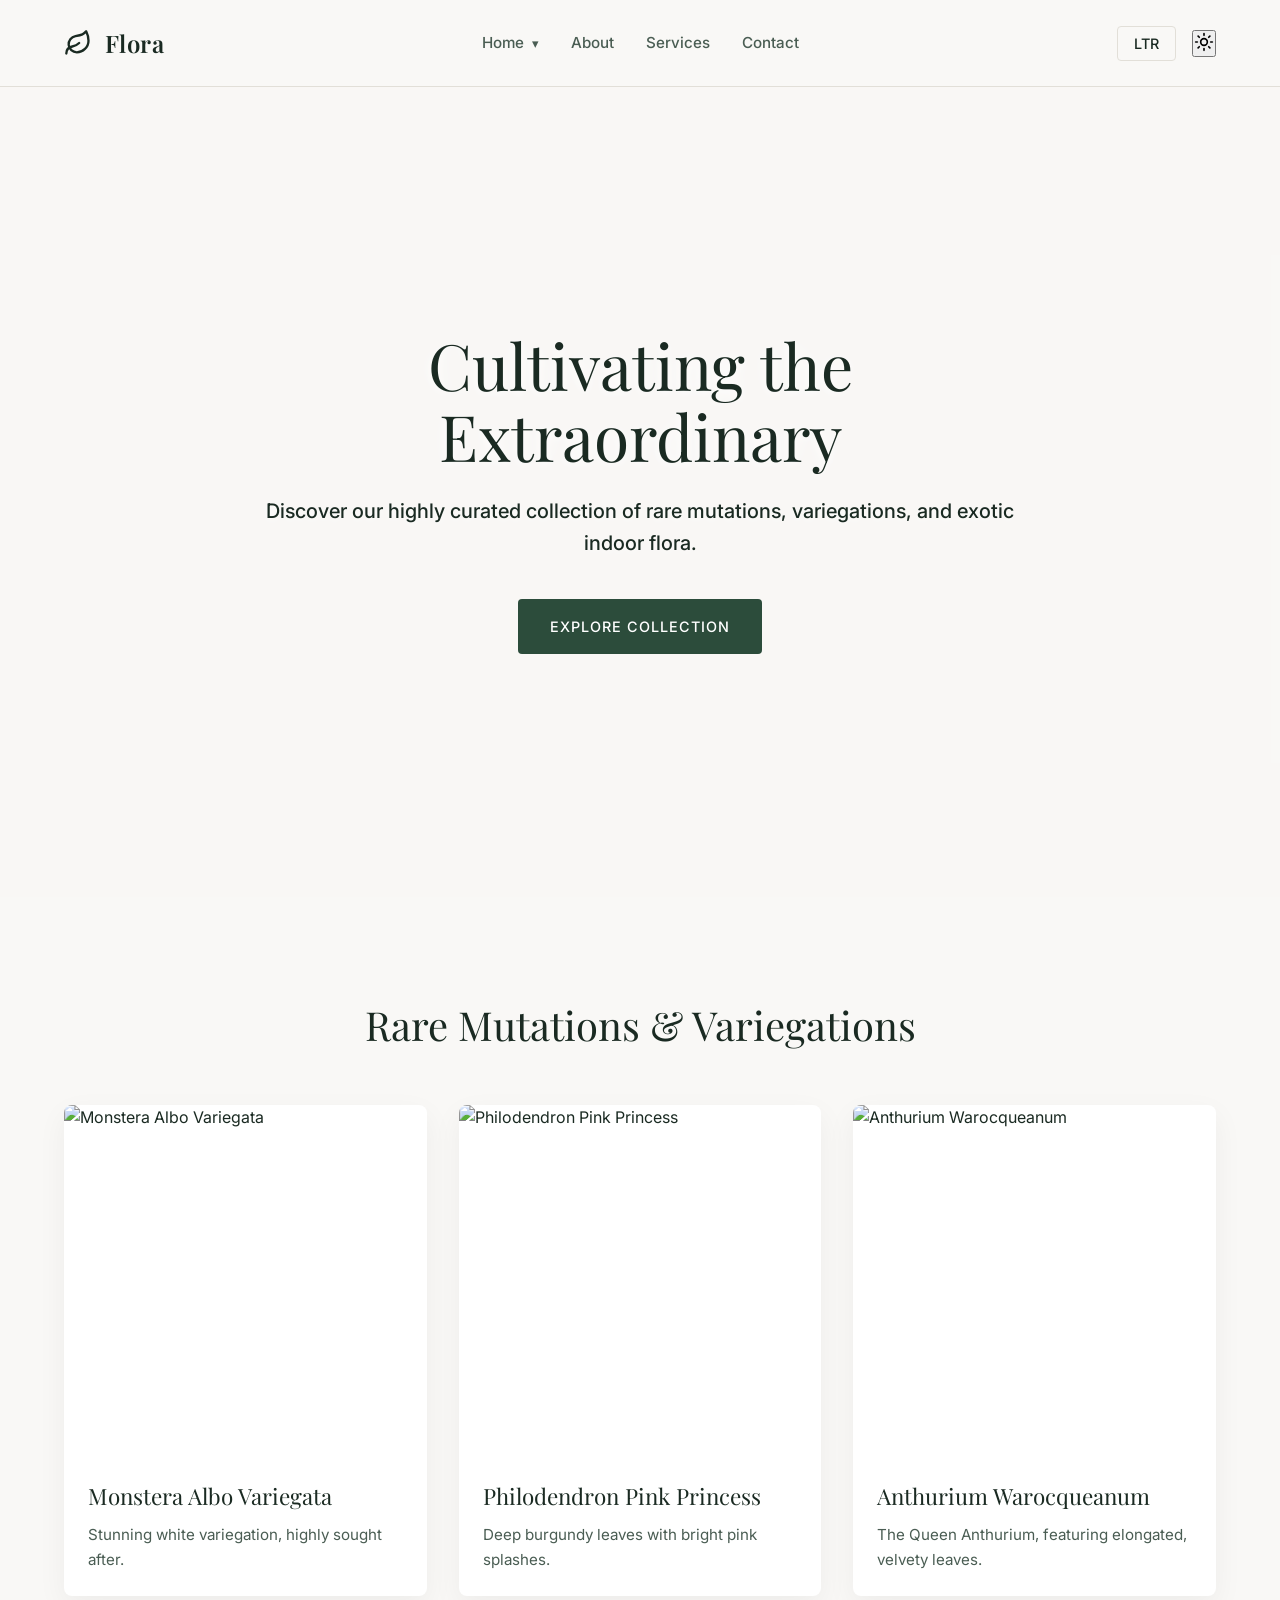
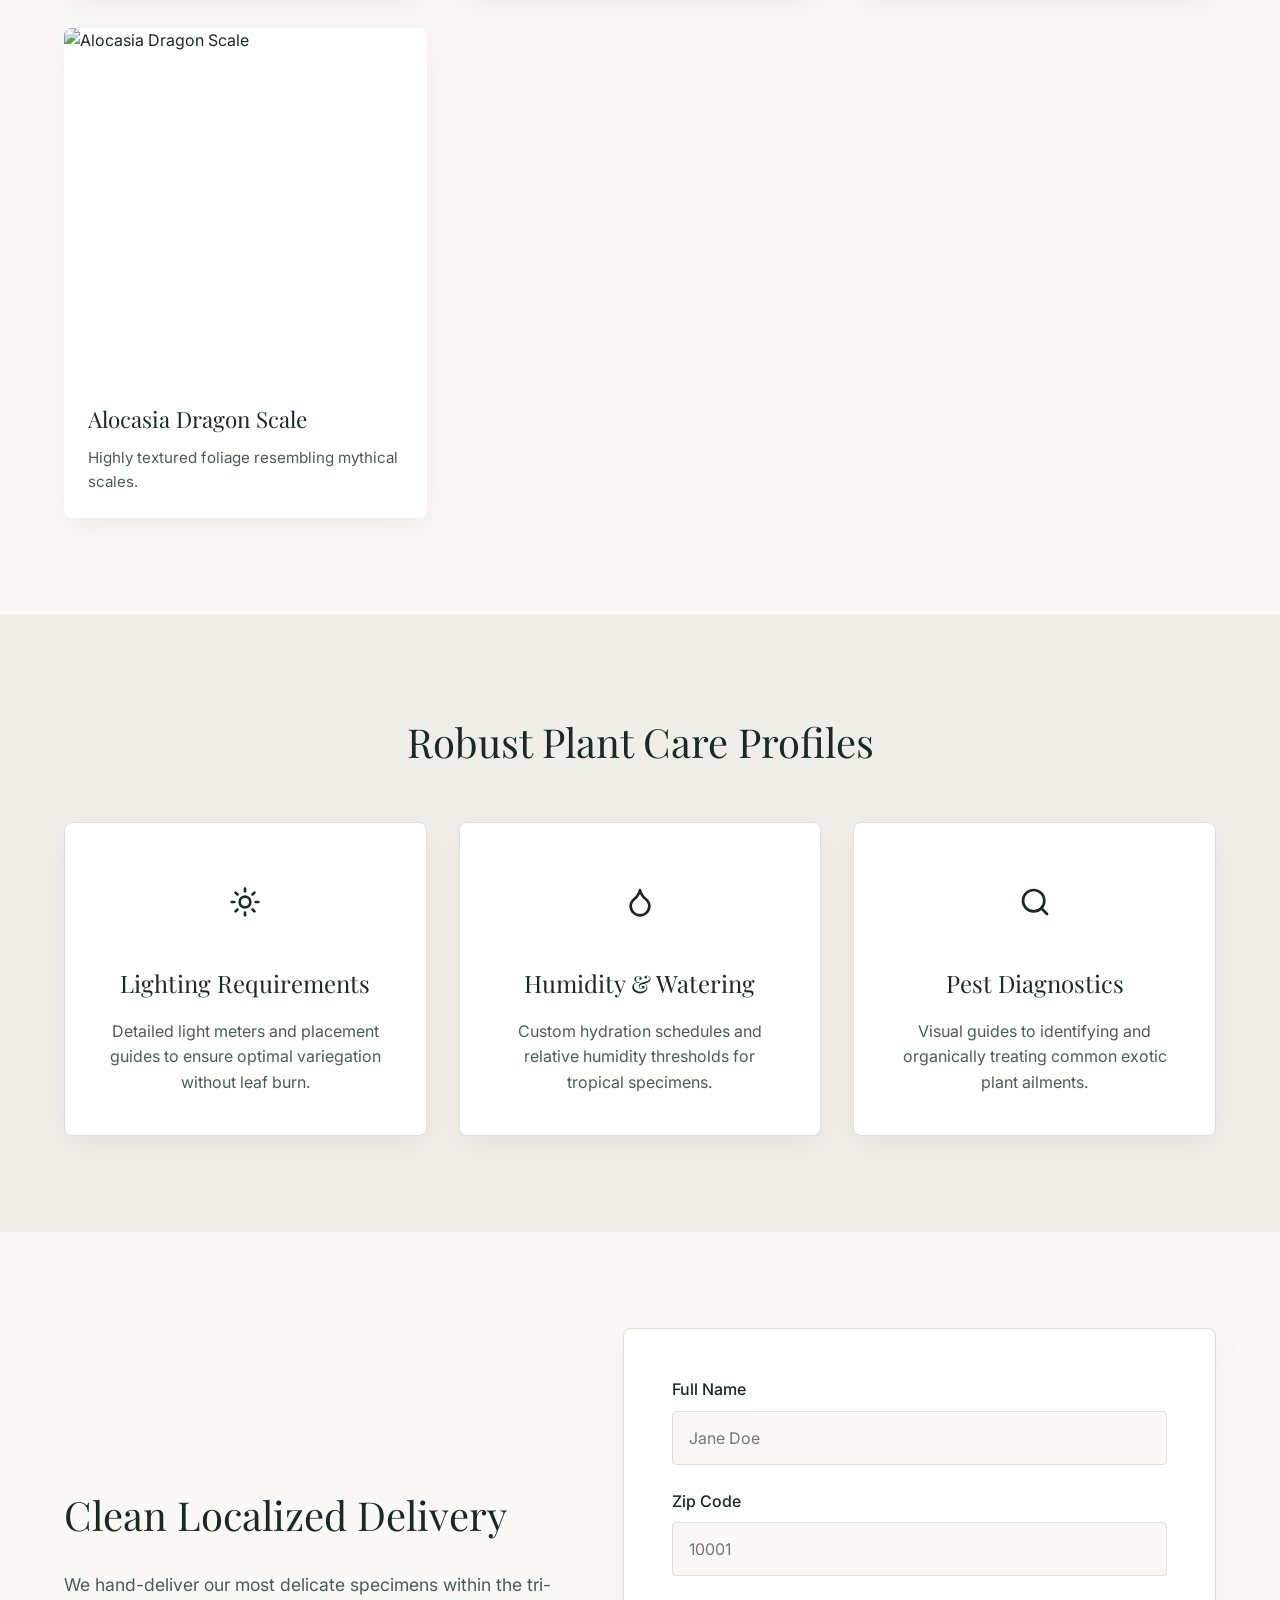
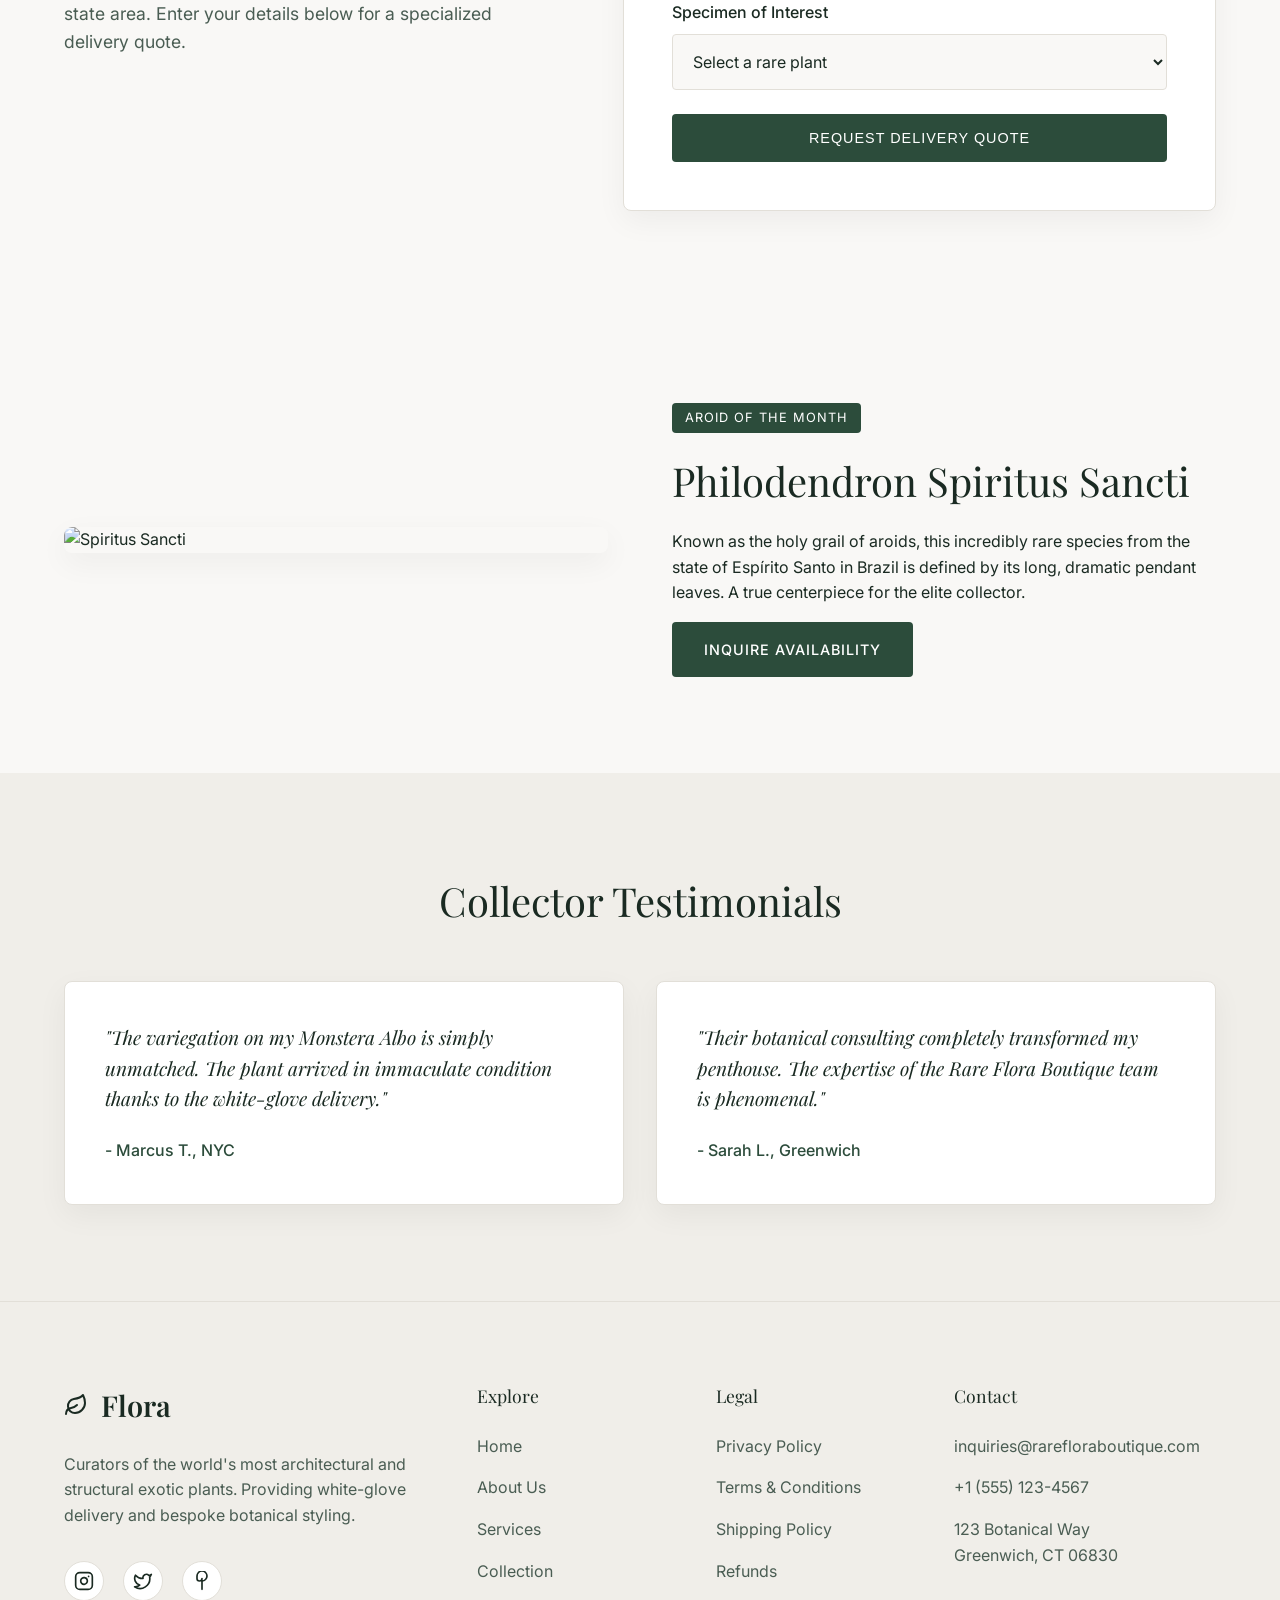
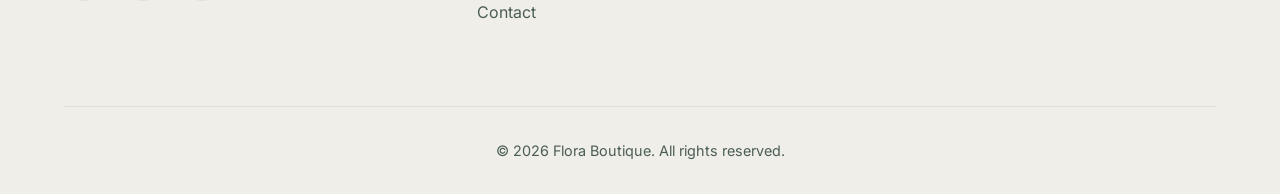
==== index.html @ 75859c8b "Initial commit" ====
<!DOCTYPE html>
<html lang="en" dir="ltr" data-theme="light">

<head>
    <meta charset="UTF-8">
    <meta name="viewport" content="width=device-width, initial-scale=1.0">
    <title>Exotic Houseplant Nursery & Rare Flora Boutique</title>
    <link rel="icon" type="image/svg+xml" href="logo.svg">
    <link rel="preconnect" href="https://fonts.googleapis.com">
    <link rel="preconnect" href="https://fonts.gstatic.com" crossorigin>
    <link
        href="https://fonts.googleapis.com/css2?family=Inter:wght@300;400;500&family=Playfair+Display:ital,wght@0,400;0,600;1,400&display=swap"
        rel="stylesheet">
    <link rel="stylesheet" href="style.css">
</head>

<body>
    <header class="header">
        <div class="logo">
            <a href="index.html">
                <svg xmlns="http://www.w3.org/2000/svg" width="28" height="28" viewBox="0 0 24 24" fill="none" stroke="currentColor" stroke-width="2" stroke-linecap="round" stroke-linejoin="round" class="brand-icon">
                    <path d="M11 20A7 7 0 0 1 9.8 6.1C15.5 5 17 4.48 19 2c1 2 2 4.18 2 8 0 5.5-4.78 10-10 10Z"/>
                    <path d="M2 21c0-3 1.85-5.36 5.08-6C9.5 14.52 12 13 13 12"/>
                </svg>
                Flora
            </a>
        </div>
                <button class="hamburger" id="hamburger" aria-label="Menu">
            <span class="hamburger-line"></span>
            <span class="hamburger-line"></span>
            <span class="hamburger-line"></span>
        </button>
        <nav class="main-nav">
            <ul class="nav-links">
                <li class="dropdown">
                    <a href="#" class="dropbtn">Home <span class="arrow">&#9662;</span></a>
                    <div class="dropdown-content">
                        <a href="index.html">Home 1 (Classic)</a>
                        <a href="home-2.html">Home 2 (Grid)</a>
                    </div>
                </li>
                <li><a href="about.html">About</a></li>
                <li><a href="services.html">Services</a></li>
                <li><a href="contact.html">Contact</a></li>
            </ul>
        </nav>
        <div class="controls">
            <!-- Display only the active mode in the RTL/LTR toggle -->
            <button id="dir-toggle" class="control-btn" aria-label="Toggle Direction">LTR</button>
                <button id="theme-toggle" class="icon-btn" aria-label="Toggle dark mode">
                    <span class="icon light-icon"><svg xmlns="http://www.w3.org/2000/svg" width="20" height="20" viewBox="0 0 24 24" fill="none" stroke="currentColor" stroke-width="2" stroke-linecap="round" stroke-linejoin="round"><circle cx="12" cy="12" r="4"/><path d="M12 2v2"/><path d="M12 20v2"/><path d="m4.93 4.93 1.41 1.41"/><path d="m17.66 17.66 1.41 1.41"/><path d="M2 12h2"/><path d="M20 12h2"/><path d="m6.34 17.66-1.41 1.41"/><path d="m19.07 4.93-1.41 1.41"/></svg></span>
                    <span class="icon dark-icon"><svg xmlns="http://www.w3.org/2000/svg" width="20" height="20" viewBox="0 0 24 24" fill="none" stroke="currentColor" stroke-width="2" stroke-linecap="round" stroke-linejoin="round"><path d="M12 3a6 6 0 0 0 9 9 9 9 0 1 1-9-9Z"/></svg></span>
                </button>
        </div>
    </header>

    <main>
        <!-- 1. Hero -->
        <!-- Insert photo here (Update the background URL below) -->
        <section class="hero" style="background: url('https://plus.unsplash.com/premium_photo-1754211653782-3d50f91054c0?w=900&auto=format&fit=crop&q=60&ixlib=rb-4.1.0&ixid=M3wxMjA3fDB8MHxzZWFyY2h8NXx8Q3VsdGl2YXRpbmclMjB0aGUlMjBFeHRyYW9yZGluYXJ5fGVufDB8fDB8fHww=rb-4.0.3&auto=format&fit=crop&w=2000&q=80') center/cover no-repeat;">
            <div class="hero-content">
                <h1>Cultivating the Extraordinary</h1>
                <p>Discover our highly curated collection of rare mutations, variegations, and exotic indoor flora.</p>
                <a href="#collection" class="btn primary-btn">Explore Collection</a>
            </div>
        </section>

        <!-- 2. Rare Collection Grid -->
        <section id="collection" class="section mutations-grid-section">
            <div class="container">
                <h2 class="section-title">Rare Mutations & Variegations</h2>
                <div class="grid visual-grid">
                    <div class="grid-item">
                        <div class="image-wrapper">
                            <!-- Insert photo here -->
                            <img src="https://images.unsplash.com/photo-1623325943583-d658515e0889?w=900&auto=format&fit=crop&q=60&ixlib=rb-4.1.0&ixid=M3wxMjA3fDB8MHxzZWFyY2h8Mnx8TW9uc3RlcmElMjBBbGJvJTIwVmFyaWVnYXRhJTIyfGVufDB8fDB8fHww"
                                alt="Monstera Albo Variegata">
                        </div>
                        <div class="item-info">
                            <h3>Monstera Albo Variegata</h3>
                            <p>Stunning white variegation, highly sought after.</p>
                        </div>
                    </div>
                    <div class="grid-item">
                        <div class="image-wrapper">
                            <!-- Insert photo here -->
                            <img src="https://images.unsplash.com/photo-1728247926626-eaf15230f65e?w=900&auto=format&fit=crop&q=60&ixlib=rb-4.1.0&ixid=M3wxMjA3fDB8MHxzZWFyY2h8M3x8UGhpbG9kZW5kcm9uJTIwUGluayUyMFByaW5jZXNzfGVufDB8fDB8fHww"
                                alt="Philodendron Pink Princess">
                        </div>
                        <div class="item-info">
                            <h3>Philodendron Pink Princess</h3>
                            <p>Deep burgundy leaves with bright pink splashes.</p>
                        </div>
                    </div>
                    <div class="grid-item">
                        <div class="image-wrapper">
                            <!-- Insert photo here -->
                            <img src="https://images.unsplash.com/photo-1609340942215-4f9bfe38593f?w=900&auto=format&fit=crop&q=60&ixlib=rb-4.1.0&ixid=M3wxMjA3fDB8MHxzZWFyY2h8Mnx8QW50aHVyaXVtJTIwV2Fyb2NxdWVhbnVtfGVufDB8fDB8fHww"
                                alt="Anthurium Warocqueanum">
                        </div>
                        <div class="item-info">
                            <h3>Anthurium Warocqueanum</h3>
                            <p>The Queen Anthurium, featuring elongated, velvety leaves.</p>
                        </div>
                    </div>
                    <div class="grid-item">
                        <div class="image-wrapper">
                            <!-- Insert photo here -->
                            <img src="https://images.unsplash.com/photo-1642511271386-67d71706ba21?w=900&auto=format&fit=crop&q=60&ixlib=rb-4.1.0&ixid=M3wxMjA3fDB8MHxzZWFyY2h8M3x8QWxvY2FzaWElMjBEcmFnb24lMjBTY2FsZXxlbnwwfHwwfHx8MA%3D%3D"
                                alt="Alocasia Dragon Scale">
                        </div>
                        <div class="item-info">
                            <h3>Alocasia Dragon Scale</h3>
                            <p>Highly textured foliage resembling mythical scales.</p>
                        </div>
                    </div>
                </div>
            </div>
        </section>

        <!-- 3. Plant Care Profiles -->
        <section id="care" class="section care-profiles-section bg-secondary">
            <div class="container">
                <h2 class="section-title">Robust Plant Care Profiles</h2>
                <div class="care-grid">
                    <div class="care-card">
                        <div class="card-icon"><svg xmlns="http://www.w3.org/2000/svg" width="32" height="32" viewBox="0 0 24 24" fill="none" stroke="currentColor" stroke-width="2" stroke-linecap="round" stroke-linejoin="round"><circle cx="12" cy="12" r="4"/><path d="M12 2v2"/><path d="M12 20v2"/><path d="m4.93 4.93 1.41 1.41"/><path d="m17.66 17.66 1.41 1.41"/><path d="M2 12h2"/><path d="M20 12h2"/><path d="m6.34 17.66-1.41 1.41"/><path d="m19.07 4.93-1.41 1.41"/></svg></div>
                        <h3>Lighting Requirements</h3>
                        <p>Detailed light meters and placement guides to ensure optimal variegation without leaf burn.
                        </p>
                    </div>
                    <div class="care-card">
                        <div class="card-icon"><svg xmlns="http://www.w3.org/2000/svg" width="32" height="32" viewBox="0 0 24 24" fill="none" stroke="currentColor" stroke-width="2" stroke-linecap="round" stroke-linejoin="round"><path d="M12 22a7 7 0 0 0 7-7c0-2-1-3.9-3-5.5s-3.5-4-4-6.5c-.5 2.5-2 4.9-4 6.5C6 11.1 5 13 5 15a7 7 0 0 0 7 7z"/></svg></div>
                        <h3>Humidity & Watering</h3>
                        <p>Custom hydration schedules and relative humidity thresholds for tropical specimens.</p>
                    </div>
                    <div class="care-card">
                        <div class="card-icon"><svg xmlns="http://www.w3.org/2000/svg" width="32" height="32" viewBox="0 0 24 24" fill="none" stroke="currentColor" stroke-width="2" stroke-linecap="round" stroke-linejoin="round"><circle cx="11" cy="11" r="8"/><path d="m21 21-4.3-4.3"/></svg></div>
                        <h3>Pest Diagnostics</h3>
                        <p>Visual guides to identifying and organically treating common exotic plant ailments.</p>
                    </div>
                </div>
            </div>
        </section>

        <!-- 4. Delivery Quote Form -->
        <section id="checkout" class="section checkout-section">
            <div class="container checkout-container">
                <div class="checkout-content">
                    <h2 class="section-title">Clean Localized Delivery</h2>
                    <p>We hand-deliver our most delicate specimens within the tri-state area. Enter your details below
                        for a specialized delivery quote.</p>
                </div>
                <div class="checkout-form-wrapper">
                    <form class="checkout-form" onsubmit="event.preventDefault();">
                        <div class="form-group">
                            <label for="name">Full Name</label>
                            <input type="text" id="name" required placeholder="Jane Doe">
                        </div>
                        <div class="form-group">
                            <label for="zip">Zip Code</label>
                            <input type="text" id="zip" required placeholder="10001">
                        </div>
                        <div class="form-group">
                            <label for="plant">Specimen of Interest</label>
                            <select id="plant" required>
                                <option value="" disabled selected>Select a rare plant</option>
                                <option value="monstera">Monstera Albo Variegata</option>
                                <option value="philodendron">Philodendron Pink Princess</option>
                                <option value="anthurium">Anthurium Warocqueanum</option>
                                <option value="alocasia">Alocasia Dragon Scale</option>
                            </select>
                        </div>
                        <button type="submit" class="btn primary-btn full-width">Request Delivery Quote</button>
                    </form>
                </div>
            </div>
        </section>
        
        <!-- 5. Featured Specimen -->
        <section id="featured" class="section featured-section">
            <div class="container featured-container">
                <figure class="featured-image" style="margin: 0;">
                    <!-- Insert photo here -->
                    <img src="https://images.unsplash.com/photo-1529420032106-d572717441aa?w=900&auto=format&fit=crop&q=60&ixlib=rb-4.1.0&ixid=M3wxMjA3fDB8MHxzZWFyY2h8Mnx8U3Bpcml0dXMlMjBTYW5jdGl8ZW58MHx8MHx8fDA%3D"
                        alt="Spiritus Sancti" style="width: 100%; height: auto; border-radius: 8px;">
                    
                </figure>
                <div class="featured-content">
                    <span class="badge">Aroid of the Month</span>
                    <h2 class="section-title" style="text-align: start; margin-bottom: 1rem;">Philodendron Spiritus
                        Sancti</h2>
                    <p>Known as the holy grail of aroids, this incredibly rare species from the state of Espírito Santo
                        in Brazil is defined by its long, dramatic pendant leaves. A true centerpiece for the elite
                        collector.</p>
                    <a href="contact.html" class="btn primary-btn" style="margin-top: 1rem;">Inquire Availability</a>
                </div>
            </div>
        </section>

        <!-- 6. Testimonials -->
        <section id="testimonials" class="section testimonials-section bg-secondary">
            <div class="container">
                <h2 class="section-title">Collector Testimonials</h2>
                <div class="testimonials-grid">
                    <div class="testimonial-card">
                        <p class="quote">"The variegation on my Monstera Albo is simply unmatched. The plant arrived in
                            immaculate condition thanks to the white-glove delivery."</p>
                        <p class="author">- Marcus T., NYC</p>
                    </div>
                    <div class="testimonial-card">
                        <p class="quote">"Their botanical consulting completely transformed my penthouse. The expertise
                            of the Rare Flora Boutique team is phenomenal."</p>
                        <p class="author">- Sarah L., Greenwich</p>
                    </div>
                </div>
            </div>
        </section>
    </main>

    <footer class="footer">
        <div class="container footer-grid">
            <div class="footer-brand">
                <div class="footer-logo">
                    <a href="index.html">
                        <svg xmlns="http://www.w3.org/2000/svg" width="24" height="24" viewBox="0 0 24 24" fill="none" stroke="currentColor" stroke-width="2" stroke-linecap="round" stroke-linejoin="round" class="brand-icon">
                            <path d="M11 20A7 7 0 0 1 9.8 6.1C15.5 5 17 4.48 19 2c1 2 2 4.18 2 8 0 5.5-4.78 10-10 10Z"/>
                            <path d="M2 21c0-3 1.85-5.36 5.08-6C9.5 14.52 12 13 13 12"/>
                        </svg>
                        Flora
                    </a>
                </div>
                <p class="footer-description">Curators of the world's most architectural and structural exotic plants. Providing white-glove delivery and bespoke botanical styling.</p>
                <div class="social-links">
                    <a href="#" aria-label="Instagram"><svg xmlns="http://www.w3.org/2000/svg" width="20" height="20" viewBox="0 0 24 24" fill="none" stroke="currentColor" stroke-width="2" stroke-linecap="round" stroke-linejoin="round"><rect width="20" height="20" x="2" y="2" rx="5" ry="5"/><path d="M16 11.37A4 4 0 1 1 12.63 8 4 4 0 0 1 16 11.37z"/><line x1="17.5" x2="17.51" y1="6.5" y2="6.5"/></svg></a>
                    <a href="#" aria-label="Twitter"><svg xmlns="http://www.w3.org/2000/svg" width="20" height="20" viewBox="0 0 24 24" fill="none" stroke="currentColor" stroke-width="2" stroke-linecap="round" stroke-linejoin="round"><path d="M22 4s-.7 2.1-2 3.4c1.6 10-9.4 17.3-18 11.6 2.2.1 4.4-.6 6-2C3 15.5.5 9.6 3 5c2.2 2.6 5.6 4.1 9 4-.9-4.2 4-6.6 7-3.8 1.1 0 3-1.2 3-1.2z"/></svg></a>
                    <a href="#" aria-label="Pinterest"><svg xmlns="http://www.w3.org/2000/svg" width="20" height="20" viewBox="0 0 24 24" fill="none" stroke="currentColor" stroke-width="2" stroke-linecap="round" stroke-linejoin="round"><line x1="12" x2="12" y1="12" y2="22"/><path d="M12 12A6 6 0 1 0 6 6v3a3 3 0 0 0 6 0"/></svg></a>
                </div>
            </div>
            
            <div class="footer-links-group">
                <h3>Explore</h3>
                <ul class="footer-links">
                    <li><a href="index.html">Home</a></li>
                    <li><a href="about.html">About Us</a></li>
                    <li><a href="services.html">Services</a></li>
                    <li><a href="home-2.html">Collection</a></li>
                    <li><a href="contact.html">Contact</a></li>
                </ul>
            </div>
            
            <div class="footer-links-group">
                <h3>Legal</h3>
                <ul class="footer-links">
                    <li><a href="#">Privacy Policy</a></li>
                    <li><a href="#">Terms & Conditions</a></li>
                    <li><a href="#">Shipping Policy</a></li>
                    <li><a href="#">Refunds</a></li>
                </ul>
            </div>

            <div class="footer-contact-group">
                <h3>Contact</h3>
                <ul class="footer-contact-info">
                    <li><a href="mailto:inquiries@rarefloraboutique.com">inquiries@rarefloraboutique.com</a></li>
                    <li><a href="tel:+15551234567">+1 (555) 123-4567</a></li>
                    <li>123 Botanical Way<br>Greenwich, CT 06830</li>
                </ul>
            </div>
        </div>
        <div class="footer-bottom">
            <div class="container">
                <p>&copy; 2026 Flora Boutique. All rights reserved.</p>
            </div>
        </div>
    </footer>

    <script src="script.js"></script>
</body>

</html>
---- style.css ----
:root[data-theme="light"] {
    --bg-primary: #f9f8f6; /* Cream/off-white */
    --bg-secondary: #f0eee9;
    --text-primary: #1a2a22; /* Dark green/charcoal */
    --text-secondary: #4a5d53;
    --accent-color: #2c4c3b; /* Deep emerald */
    --accent-hover: #1e3629;
    --border-color: #e2dfd8;
    --shadow: 0 10px 30px rgba(0,0,0,0.05);
    --card-bg: #ffffff;
    --hero-overlay: rgba(249, 248, 246, 0.5);
    --text-glow: rgba(255, 255, 255, 0.8);
}

:root[data-theme="dark"] {
    --bg-primary: #121614; /* Very dark green/grey */
    --bg-secondary: #1a201c;
    --text-primary: #e6e8e6; /* Soft off-white */
    --text-secondary: #a0afa6;
    --accent-color: #79a38a; /* Soft sage */
    --accent-hover: #98bea6;
    --border-color: #2c3630;
    --shadow: 0 10px 30px rgba(0,0,0,0.3);
    --card-bg: #1e2621;
    --hero-overlay: rgba(18, 22, 20, 0.6);
    --text-glow: rgba(0, 0, 0, 0.8);
}

* {
    margin: 0;
    padding: 0;
    box-sizing: border-box;
}

body {
    font-family: 'Inter', sans-serif;
    background-color: var(--bg-primary);
    color: var(--text-primary);
    line-height: 1.6;
    transition: background-color 0.4s ease, color 0.4s ease;
    overflow-x: hidden;
}

h1, h2, h3, h4, h5, h6, .logo a, .footer-logo {
    font-family: 'Playfair Display', serif;
    font-weight: 400;
}

a {
    text-decoration: none;
    color: inherit;
    transition: color 0.3s ease;
}

/* Header */
.header {
    display: flex;
    justify-content: space-between;
    align-items: center;
    padding: 1.5rem 5%;
    background-color: var(--bg-primary);
    border-bottom: 1px solid var(--border-color);
    position: sticky;
    top: 0;
    z-index: 1000;
    transition: background-color 0.4s ease, border-color 0.4s ease;
}

.logo a {
    display: flex;
    align-items: center;
    gap: 0.8rem;
    font-size: 1.5rem;
    font-weight: 600;
    letter-spacing: 0.5px;
    color: var(--text-primary);
}

.brand-logo {
    height: 40px;
    width: auto;
    object-fit: contain;
    transition: filter 0.4s ease;
}

[data-theme="dark"] .brand-logo {
    filter: invert(1) hue-rotate(180deg);
}

.main-nav .nav-links {
    list-style: none;
    display: flex;
    gap: 2rem;
}

.nav-links li a {
    font-size: 0.95rem;
    font-weight: 500;
    color: var(--text-secondary);
}

.nav-links li a:hover {
    color: var(--accent-color);
}

/* Dropdown */
.dropdown {
    position: relative;
}

.dropdown-content {
    display: none;
    position: absolute;
    top: 100%;
    /* Handle RTL positioning using logical properties */
    inset-inline-start: 0;
    background-color: var(--card-bg);
    min-width: 160px;
    box-shadow: var(--shadow);
    border: 1px solid var(--border-color);
    border-radius: 4px;
    z-index: 1;
    opacity: 0;
    transform: translateY(10px);
    transition: opacity 0.3s ease, transform 0.3s ease;
}

.dropdown:hover .dropdown-content {
    display: block;
    opacity: 1;
    transform: translateY(0);
}

.dropdown-content a {
    display: block;
    padding: 12px 16px;
    color: var(--text-primary);
    border-bottom: 1px solid var(--border-color);
}

.dropdown-content a:last-child {
    border-bottom: none;
}

.dropdown-content a:hover {
    background-color: var(--bg-secondary);
}

.arrow {
    font-size: 0.8rem;
    margin-inline-start: 4px;
}

/* Controls */
.controls {
    display: flex;
    align-items: center;
    gap: 1rem;
}

.control-btn {
    background: transparent;
    border: 1px solid var(--border-color);
    color: var(--text-primary);
    padding: 0.5rem 1rem;
    border-radius: 4px;
    cursor: pointer;
    font-family: 'Inter', sans-serif;
    font-size: 0.9rem;
    font-weight: 500;
    transition: all 0.3s ease;
}

.control-btn:hover {
    background-color: var(--bg-secondary);
}

.theme-btn {
    display: flex;
    align-items: center;
    justify-content: center;
    padding: 0.5rem;
    border-radius: 50%;
    width: 40px;
    height: 40px;
}

/* Theme Icon logic */
.icon {
    font-size: 1.2rem;
    line-height: 1;
}

[data-theme="light"] .dark-icon { display: none; }
[data-theme="light"] .light-icon { display: inline; }

[data-theme="dark"] .light-icon { display: none; }
[data-theme="dark"] .dark-icon { display: inline; }

/* Sections & Typography */
.section {
    padding: 6rem 5%;
}

.section-title {
    font-size: 2.5rem;
    margin-bottom: 3rem;
    text-align: center;
}

.container {
    max-width: 1200px;
    margin: 0 auto;
}

.bg-secondary {
    background-color: var(--bg-secondary);
}

/* Hero Section */
.hero {
    position: relative;
    height: 90vh;
    display: flex;
    align-items: center;
    justify-content: center;
    text-align: center;
    padding: 0 5%;
}

.hero::before {
    content: '';
    position: absolute;
    inset: 0;
    background-color: var(--hero-overlay);
    transition: background-color 0.4s ease;
}

.hero-content {
    position: relative;
    z-index: 1;
    max-width: 800px;
}

.hero h1 {
    font-size: 4rem;
    margin-bottom: 1.5rem;
    line-height: 1.1;
    color: var(--text-primary);
    text-shadow: 0 2px 10px var(--text-glow), 0 0 20px var(--text-glow);
}

.hero p {
    font-size: 1.25rem;
    font-weight: 500;
    color: var(--text-primary);
    margin-bottom: 2.5rem;
    text-shadow: 0 2px 8px var(--text-glow), 0 0 15px var(--text-glow);
}

.btn {
    display: inline-block;
    padding: 1rem 2rem;
    border-radius: 4px;
    font-weight: 500;
    text-transform: uppercase;
    letter-spacing: 1px;
    font-size: 0.9rem;
    cursor: pointer;
    transition: background-color 0.3s ease, transform 0.3s ease;
    border: none;
}

.primary-btn {
    background-color: var(--accent-color);
    color: #fff; /* Always white text for primary btn in light mode */
}

[data-theme="dark"] .primary-btn {
    color: var(--bg-primary); /* Dark text on light sage btn in dark mode */
}

.primary-btn:hover {
    background-color: var(--accent-hover);
    transform: translateY(-2px);
}

.full-width {
    width: 100%;
}

/* Visual Grid */
.visual-grid {
    display: grid;
    grid-template-columns: repeat(auto-fit, minmax(280px, 1fr));
    gap: 2rem;
}

.grid-item {
    background-color: var(--card-bg);
    border-radius: 8px;
    overflow: hidden;
    box-shadow: var(--shadow);
    transition: transform 0.4s ease, box-shadow 0.4s ease, background-color 0.4s ease;
}

.grid-item:hover {
    transform: translateY(-10px);
    box-shadow: 0 15px 40px rgba(0,0,0,0.1);
}

[data-theme="dark"] .grid-item:hover {
    box-shadow: 0 15px 40px rgba(0,0,0,0.5);
}

.image-wrapper {
    height: 350px;
    overflow: hidden;
}

.image-wrapper img {
    width: 100%;
    height: 100%;
    object-fit: cover;
    transition: transform 0.6s ease;
}

.grid-item:hover .image-wrapper img {
    transform: scale(1.05);
}

.item-info {
    padding: 1.5rem;
}

.item-info h3 {
    font-size: 1.4rem;
    margin-bottom: 0.5rem;
}

.item-info p {
    font-size: 0.95rem;
    color: var(--text-secondary);
}

/* Care Profiles Grid */
.care-grid {
    display: grid;
    grid-template-columns: repeat(auto-fit, minmax(300px, 1fr));
    gap: 2rem;
}

.care-card {
    background-color: var(--card-bg);
    padding: 2.5rem;
    border-radius: 8px;
    box-shadow: var(--shadow);
    text-align: center;
    border: 1px solid var(--border-color);
    transition: transform 0.3s ease, background-color 0.4s ease, border-color 0.4s ease;
}

.care-card:hover {
    transform: translateY(-5px);
}

.card-icon {
    font-size: 3rem;
    margin-bottom: 1.5rem;
    /* Soft emoji spacing fix */
    display: inline-block;
}

.care-card h3 {
    font-size: 1.5rem;
    margin-bottom: 1rem;
}

.care-card p {
    color: var(--text-secondary);
}

/* Checkout Section */
.checkout-container {
    display: flex;
    gap: 4rem;
    align-items: center;
}

.checkout-content {
    flex: 1;
}

.checkout-content .section-title {
    text-align: start;
    margin-bottom: 1.5rem;
}

.checkout-content p {
    color: var(--text-secondary);
    font-size: 1.1rem;
}

.checkout-form-wrapper {
    flex: 1;
    background-color: var(--card-bg);
    padding: 3rem;
    border-radius: 8px;
    box-shadow: var(--shadow);
    border: 1px solid var(--border-color);
    transition: background-color 0.4s ease, border-color 0.4s ease;
}

.form-group {
    margin-bottom: 1.5rem;
}

.form-group label {
    display: block;
    margin-bottom: 0.5rem;
    font-weight: 500;
    color: var(--text-primary);
}

.form-group input,
.form-group select {
    width: 100%;
    padding: 1rem;
    border: 1px solid var(--border-color);
    background-color: var(--bg-primary);
    color: var(--text-primary);
    border-radius: 4px;
    font-family: 'Inter', sans-serif;
    font-size: 1rem;
    transition: border-color 0.3s ease, background-color 0.4s ease, color 0.4s ease;
}

.form-group input:focus,
.form-group select:focus {
    outline: none;
    border-color: var(--accent-color);
}

/* Footer */
.footer {
    background-color: var(--bg-secondary);
    border-top: 1px solid var(--border-color);
    padding: 5rem 5% 2rem;
    transition: background-color 0.4s ease, border-color 0.4s ease;
}

.footer-grid {
    display: grid;
    grid-template-columns: 2fr 1fr 1fr 1.5fr;
    gap: 4rem;
    margin-bottom: 4rem;
}

.footer-brand .footer-logo a {
    display: flex;
    align-items: center;
    gap: 0.8rem;
    font-size: 1.8rem;
    font-weight: 600;
    margin-bottom: 1.5rem;
    color: var(--text-primary);
}

.footer-description {
    color: var(--text-secondary);
    margin-bottom: 2rem;
    line-height: 1.6;
    max-width: 350px;
}

.social-links {
    display: flex;
    gap: 1.2rem;
}

.social-links a {
    display: flex;
    align-items: center;
    justify-content: center;
    width: 40px;
    height: 40px;
    border-radius: 50%;
    background-color: var(--card-bg);
    color: var(--text-primary);
    border: 1px solid var(--border-color);
    transition: all 0.3s ease;
}

.social-links a:hover {
    background-color: var(--accent-color);
    color: #fff;
    border-color: var(--accent-color);
    transform: translateY(-3px);
}

[data-theme="dark"] .social-links a:hover {
    color: var(--bg-primary);
}

.footer-links-group h3, .footer-contact-group h3 {
    font-size: 1.1rem;
    color: var(--text-primary);
    margin-bottom: 1.5rem;
}

.footer-links, .footer-contact-info {
    list-style: none;
}

.footer-links li, .footer-contact-info li {
    margin-bottom: 1rem;
    color: var(--text-secondary);
}

.footer-links a, .footer-contact-info a {
    transition: color 0.3s ease;
}

.footer-links a:hover, .footer-contact-info a:hover {
    color: var(--accent-color);
}

.footer-bottom {
    border-top: 1px solid var(--border-color);
    padding-top: 2rem;
    text-align: center;
}

.footer-bottom p {
    color: var(--text-secondary);
    font-size: 0.9rem;
}

@media (max-width: 992px) {
    .footer-grid {
        grid-template-columns: 1fr 1fr;
    }
}

@media (max-width: 768px) {
    .footer-grid {
        grid-template-columns: 1fr;
        gap: 3rem;
    }
}

/* Hamburger Menu Styles */
.hamburger {
    display: none;
    flex-direction: column;
    gap: 6px;
    background: none;
    border: none;
    cursor: pointer;
    z-index: 100;
    padding: 0.5rem;
}

.hamburger-line {
    width: 28px;
    height: 2px;
    background-color: var(--text-primary);
    transition: all 0.3s ease;
}

/* Responsive */
@media (max-width: 768px) {
    .hamburger {
        display: flex;
    }

    .header {
        flex-wrap: wrap;
        align-items: center;
        justify-content: space-between;
    }
    
    .main-nav, .controls {
        display: none;
        width: 100%;
        justify-content: center;
        padding: 1rem 0;
    }

    .header.nav-open .main-nav,
    .header.nav-open .controls {
        display: flex;
    }
    
    .main-nav .nav-links {
        flex-direction: column;
        width: 100%;
        text-align: center;
        gap: 1.5rem;
    }
    
    .controls {
        border-top: 1px solid var(--border-color);
        padding-top: 1.5rem;
        margin-top: 0.5rem;
        gap: 1.5rem;
    }

    /* Hamburger Animation */
    .header.nav-open .hamburger-line:nth-child(1) { transform: translateY(8px) rotate(45deg); }
    .header.nav-open .hamburger-line:nth-child(2) { opacity: 0; }
    .header.nav-open .hamburger-line:nth-child(3) { transform: translateY(-8px) rotate(-45deg); }
    
    .hero h1 {
        font-size: 2.5rem;
    }
    
    .checkout-container {
        flex-direction: column;
    }
    
    .checkout-content .section-title {
        text-align: center;
    }
    
    .checkout-content p {
        text-align: center;
        margin-bottom: 2rem;
    }
}

/* Home 2 Grid Hero */
.hero-grid-section {
    padding-top: 4rem;
}

.hero-grid-layout {
    display: grid;
    grid-template-columns: 1fr 1fr;
    gap: 4rem;
    align-items: center;
}

.hero-grid-text h1 {
    font-size: 3.5rem;
    margin-bottom: 1.5rem;
    line-height: 1.1;
    color: var(--text-primary);
}

.hero-grid-text p {
    font-size: 1.2rem;
    color: var(--text-secondary);
    margin-bottom: 2.5rem;
}

.hero-grid-images {
    display: grid;
    grid-template-columns: repeat(2, 1fr);
    grid-template-rows: repeat(2, 200px);
    gap: 1rem;
}

.hero-grid-images img {
    width: 100%;
    height: 100%;
    object-fit: cover;
    border-radius: 8px;
    box-shadow: var(--shadow);
    transition: transform 0.4s ease;
}

.hero-grid-images img:hover {
    transform: scale(1.02);
}

.hero-img-1 {
    grid-column: 1 / 2;
    grid-row: 1 / 3;
    height: 100% !important;
}

.hero-img-2 {
    grid-column: 2 / 3;
    grid-row: 1 / 2;
}

.hero-img-3 {
    grid-column: 2 / 3;
    grid-row: 2 / 3;
}

@media (max-width: 992px) {
    .hero-grid-layout {
        grid-template-columns: 1fr;
        gap: 3rem;
    }
}

/* Page Header */
.page-header {
    position: relative;
    text-align: center;
    padding: 8rem 5% 6rem;
    display: flex;
    flex-direction: column;
    align-items: center;
    justify-content: center;
}

.page-header::before {
    content: '';
    position: absolute;
    inset: 0;
    background-color: var(--hero-overlay);
    transition: background-color 0.4s ease;
}

.page-header > .container {
    position: relative;
    z-index: 1;
}

.page-title {
    font-size: 3.5rem;
    margin-bottom: 1rem;
    color: var(--text-primary);
    text-shadow: 0 2px 10px var(--text-glow), 0 0 20px var(--text-glow);
}

.page-subtitle {
    font-size: 1.25rem;
    font-weight: 500;
    color: var(--text-primary);
    max-width: 600px;
    margin: 0 auto;
    text-shadow: 0 2px 8px var(--text-glow), 0 0 15px var(--text-glow);
}

/* About Section */
.about-layout {
    display: flex;
    align-items: center;
    gap: 4rem;
}

.about-image {
    flex: 1;
    border-radius: 8px;
    overflow: hidden;
    box-shadow: var(--shadow);
}

.about-image img {
    width: 100%;
    height: auto;
    display: block;
    transition: transform 0.6s ease;
}

.about-image:hover img {
    transform: scale(1.03);
}

.about-content {
    flex: 1;
}

.about-content p {
    margin-bottom: 1.5rem;
    font-size: 1.1rem;
    color: var(--text-secondary);
}

@media (max-width: 992px) {
    .about-layout {
        flex-direction: column;
    }
}

/* Services Section */
.service-item {
    display: flex;
    align-items: center;
    gap: 4rem;
    margin-bottom: 6rem;
}

.service-item:last-child {
    margin-bottom: 0;
}

.service-item.reverse {
    flex-direction: row-reverse;
}

.service-content {
    flex: 1;
}

.service-content h2 {
    font-size: 2.2rem;
    margin-bottom: 1.2rem;
    color: var(--text-primary);
}

.service-content p {
    font-size: 1.1rem;
    color: var(--text-secondary);
    margin-bottom: 1.5rem;
}

.service-image {
    flex: 1;
    border-radius: 8px;
    overflow: hidden;
    box-shadow: var(--shadow);
}

.service-image img {
    width: 100%;
    height: 400px;
    object-fit: cover;
    display: block;
    transition: transform 0.6s ease;
}

.service-image:hover img {
    transform: scale(1.03);
}

@media (max-width: 992px) {
    .service-item, .service-item.reverse {
        flex-direction: column;
        gap: 2.5rem;
    }
}

/* Contact Section */
.contact-container {
    display: flex;
    gap: 4rem;
}

.contact-info {
    flex: 1;
}

.contact-info h2 {
    font-size: 2.2rem;
    margin-bottom: 1rem;
    color: var(--text-primary);
}

.contact-info > p {
    color: var(--text-secondary);
    margin-bottom: 2.5rem;
    font-size: 1.1rem;
}

.info-block {
    margin-bottom: 2rem;
}

.info-block h3 {
    font-size: 1.2rem;
    color: var(--text-primary);
    margin-bottom: 0.5rem;
}

.info-block p {
    color: var(--text-secondary);
}

.contact-form-wrapper {
    flex: 1;
}

.form-group textarea {
    width: 100%;
    padding: 1rem;
    border: 1px solid var(--border-color);
    background-color: var(--bg-primary);
    color: var(--text-primary);
    border-radius: 4px;
    font-family: 'Inter', sans-serif;
    font-size: 1rem;
    transition: border-color 0.3s ease, background-color 0.4s ease, color 0.4s ease;
    resize: vertical;
}

.form-group textarea:focus {
    outline: none;
    border-color: var(--accent-color);
}

@media (max-width: 992px) {
    .contact-container {
        flex-direction: column;
    }
}

/* ---- NEW 6-SECTION EXPANSION STYLES ---- */

/* Badges */
.badge {
    display: inline-block;
    padding: 0.3rem 0.8rem;
    background-color: var(--accent-color);
    color: #fff;
    font-size: 0.8rem;
    text-transform: uppercase;
    letter-spacing: 1px;
    border-radius: 4px;
    margin-bottom: 1rem;
}

[data-theme="dark"] .badge {
    color: var(--bg-primary);
}

/* Featured Section (Split Layout) */
.featured-container {
    display: flex;
    align-items: center;
    gap: 4rem;
}
.featured-image {
    flex: 1;
    border-radius: 8px;
    overflow: hidden;
    box-shadow: var(--shadow);
}
.featured-image img {
    width: 100%;
    display: block;
}
.featured-content {
    flex: 1;
}

/* Testimonials */
.testimonials-grid {
    display: grid;
    grid-template-columns: repeat(auto-fit, minmax(300px, 1fr));
    gap: 2rem;
}
.testimonial-card {
    background-color: var(--card-bg);
    padding: 2.5rem;
    border-radius: 8px;
    box-shadow: var(--shadow);
    border: 1px solid var(--border-color);
}
.quote {
    font-family: 'Playfair Display', serif;
    font-size: 1.2rem;
    font-style: italic;
    color: var(--text-primary);
    margin-bottom: 1.5rem;
}
.author {
    color: var(--accent-color);
    font-weight: 500;
}

/* Curator's Picks */
.picks-list {
    display: flex;
    flex-direction: column;
    gap: 1rem;
}
.pick-item {
    display: flex;
    justify-content: space-between;
    align-items: center;
    background-color: var(--card-bg);
    padding: 1.5rem;
    border-radius: 8px;
    border: 1px solid var(--border-color);
    box-shadow: var(--shadow);
}
.pick-content h3 { margin-bottom: 0.3rem; }
.pick-content p { color: var(--text-secondary); font-size: 0.95rem; }
.price { font-family: 'Playfair Display', serif; font-size: 1.5rem; font-weight: 600; color: var(--accent-color); }

/* Text Center Section */
.text-center-section {
    text-align: center;
}

/* Calendar Drops */
.calendar-list {
    display: flex;
    flex-direction: column;
    gap: 1.5rem;
}
.calendar-item {
    display: flex;
    align-items: center;
    gap: 2rem;
    padding-bottom: 1.5rem;
    border-bottom: 1px solid var(--border-color);
}
.calendar-item:last-child { border-bottom: none; padding-bottom: 0; }
.date {
    font-size: 1.5rem;
    font-weight: 600;
    color: var(--accent-color);
    min-width: 100px;
}
.event-info h3 { margin-bottom: 0.5rem; }
.event-info p { color: var(--text-secondary); }

/* Nursery Gallery */
.gallery-grid {
    display: grid;
    grid-template-columns: repeat(auto-fit, minmax(250px, 1fr));
    gap: 1rem;
}
.gallery-grid img {
    width: 100%;
    height: 300px;
    object-fit: cover;
    border-radius: 8px;
    transition: transform 0.4s ease;
}
.gallery-grid img:hover { transform: scale(1.03); }

/* Team Section */
.team-grid {
    display: grid;
    grid-template-columns: repeat(auto-fit, minmax(250px, 1fr));
    gap: 2rem;
    text-align: center;
}
.team-member img {
    width: 200px;
    height: 200px;
    border-radius: 50%;
    object-fit: cover;
    margin-bottom: 1.5rem;
    box-shadow: var(--shadow);
}
.team-member h3 { margin-bottom: 0.5rem; }
.team-member p { color: var(--text-secondary); }

/* Stats Section */
.stats-grid {
    display: grid;
    grid-template-columns: repeat(auto-fit, minmax(200px, 1fr));
    gap: 2rem;
    text-align: center;
}
.stat-item {
    background-color: var(--card-bg);
    padding: 3rem 1.5rem;
    border-radius: 8px;
    border: 1px solid var(--border-color);
    box-shadow: var(--shadow);
}
.stat-number {
    display: block;
    font-family: 'Playfair Display', serif;
    font-size: 3.5rem;
    color: var(--accent-color);
    margin-bottom: 1rem;
}

/* FAQ List */
.faq-list {
    display: flex;
    flex-direction: column;
    gap: 1rem;
}

/* Responsive adjustments */
@media (max-width: 992px) {
    .featured-container { flex-direction: column; }
    .pick-item { flex-direction: column; align-items: flex-start; gap: 1rem; }
}

/* Sourcing & Greenhouse Map Styles */
#sourcing-map, #greenhouse-map {
    width: 100%;
    min-height: 400px;
    border-radius: 8px;
    z-index: 1; /* keep below nav */
}

/* Grayscale tiles for a premium look */
.leaflet-tile-pane {
    filter: grayscale(100%) contrast(120%);
    transition: filter 0.4s ease;
}

/* Dark mode mapping inversion */
[data-theme="dark"] .leaflet-tile-pane {
    filter: invert(100%) hue-rotate(180deg) brightness(95%) contrast(105%) grayscale(100%);
}

/* 1024px Landscape Tablet / Small Desktop Audit Fixes */
@media (max-width: 1024px) {
    /* 1. Reduce massive gaps on side-by-side layouts so text isn't squished */
    .about-layout, 
    .contact-container, 
    .service-item, 
    .service-item.reverse,
    .checkout-container,
    .hero-grid-layout {
        gap: 2rem;
    }
    
    /* 2. Slightly scale down massive headings to prevent weird wrapping */
    .hero h1 {
        font-size: 3.5rem;
    }
    
    .page-title {
        font-size: 3rem;
    }
    
    .hero-grid-text h1 {
        font-size: 3rem;
    }
    
    /* 3. Reduce nav gap to prevent header wrapping before 768px */
    .main-nav .nav-links {
        gap: 1.25rem;
    }
}

/* 768px Tablet Audit Fixes */
@media (max-width: 768px) {
    /* 1. Stack the Contact Page layout */
    .contact-container {
        flex-direction: column;
        gap: 3rem;
    }
    
    /* 2. Stack the Home-2 Hero Grid layout */
    .hero-grid-layout {
        grid-template-columns: 1fr;
        gap: 3rem;
    }
    
    .hero-grid-images {
        grid-template-columns: 1fr;
        grid-template-rows: 250px 250px;
    }
    
    /* 3. Scale down typography gracefully */
    .hero h1 {
        font-size: 3rem;
    }
    .page-title {
        font-size: 2.8rem;
    }
    .hero-grid-text h1 {
        font-size: 2.8rem;
    }
}

/* 360px Mobile Audit Fixes */
@media (max-width: 480px) {
    /* 1. Typography Overflows */
    .hero h1 {
        font-size: 2.2rem;
    }
    .page-title {
        font-size: 2.2rem;
    }
    .hero-grid-text h1 {
        font-size: 2.2rem;
    }
    
    /* 2. Squished padding */
    .checkout-form-wrapper, .care-card, .stat-item, .testimonial-card, .pick-item {
        padding: 1.5rem; /* Reduced from large padding to give content horizontal space */
    }
    .hero {
        padding: 0 1rem;
    }
    .page-header {
        padding: 4rem 1rem 2rem;
    }
    .section {
        padding: 3rem 5%;
    }

    /* 3. Maps taking up too much vertical screen space */
    #sourcing-map, #greenhouse-map {
        min-height: 250px;
    }

    /* 4. Full width buttons */
    .btn {
        width: 100%;
        display: block;
        text-align: center;
        margin-bottom: 0.5rem;
    }
    
    /* 5. Reduce Hero Grid Heights to fit screen */
    .hero-grid-images {
        grid-template-rows: repeat(2, 150px);
    }
    
    /* 6. Footer layout adjustments */
    .footer {
        padding: 3rem 5% 1.5rem;
    }
}
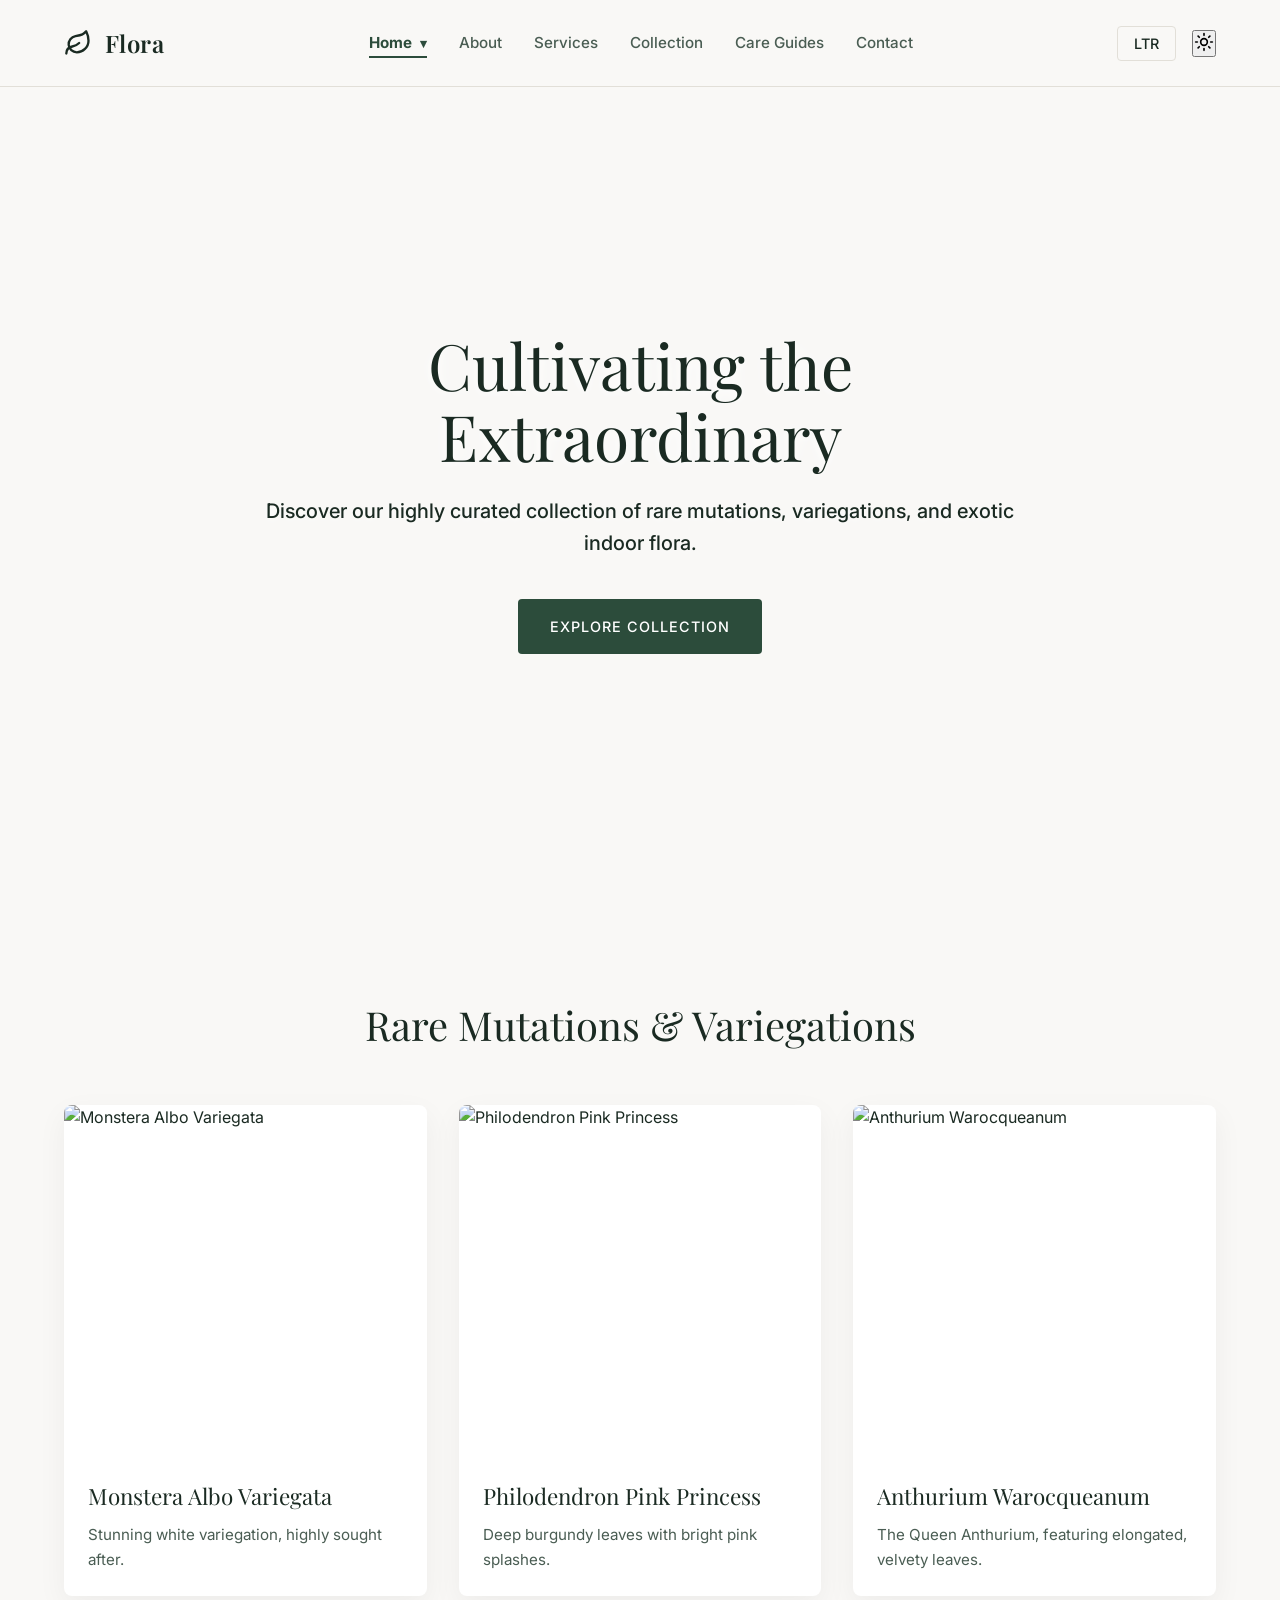
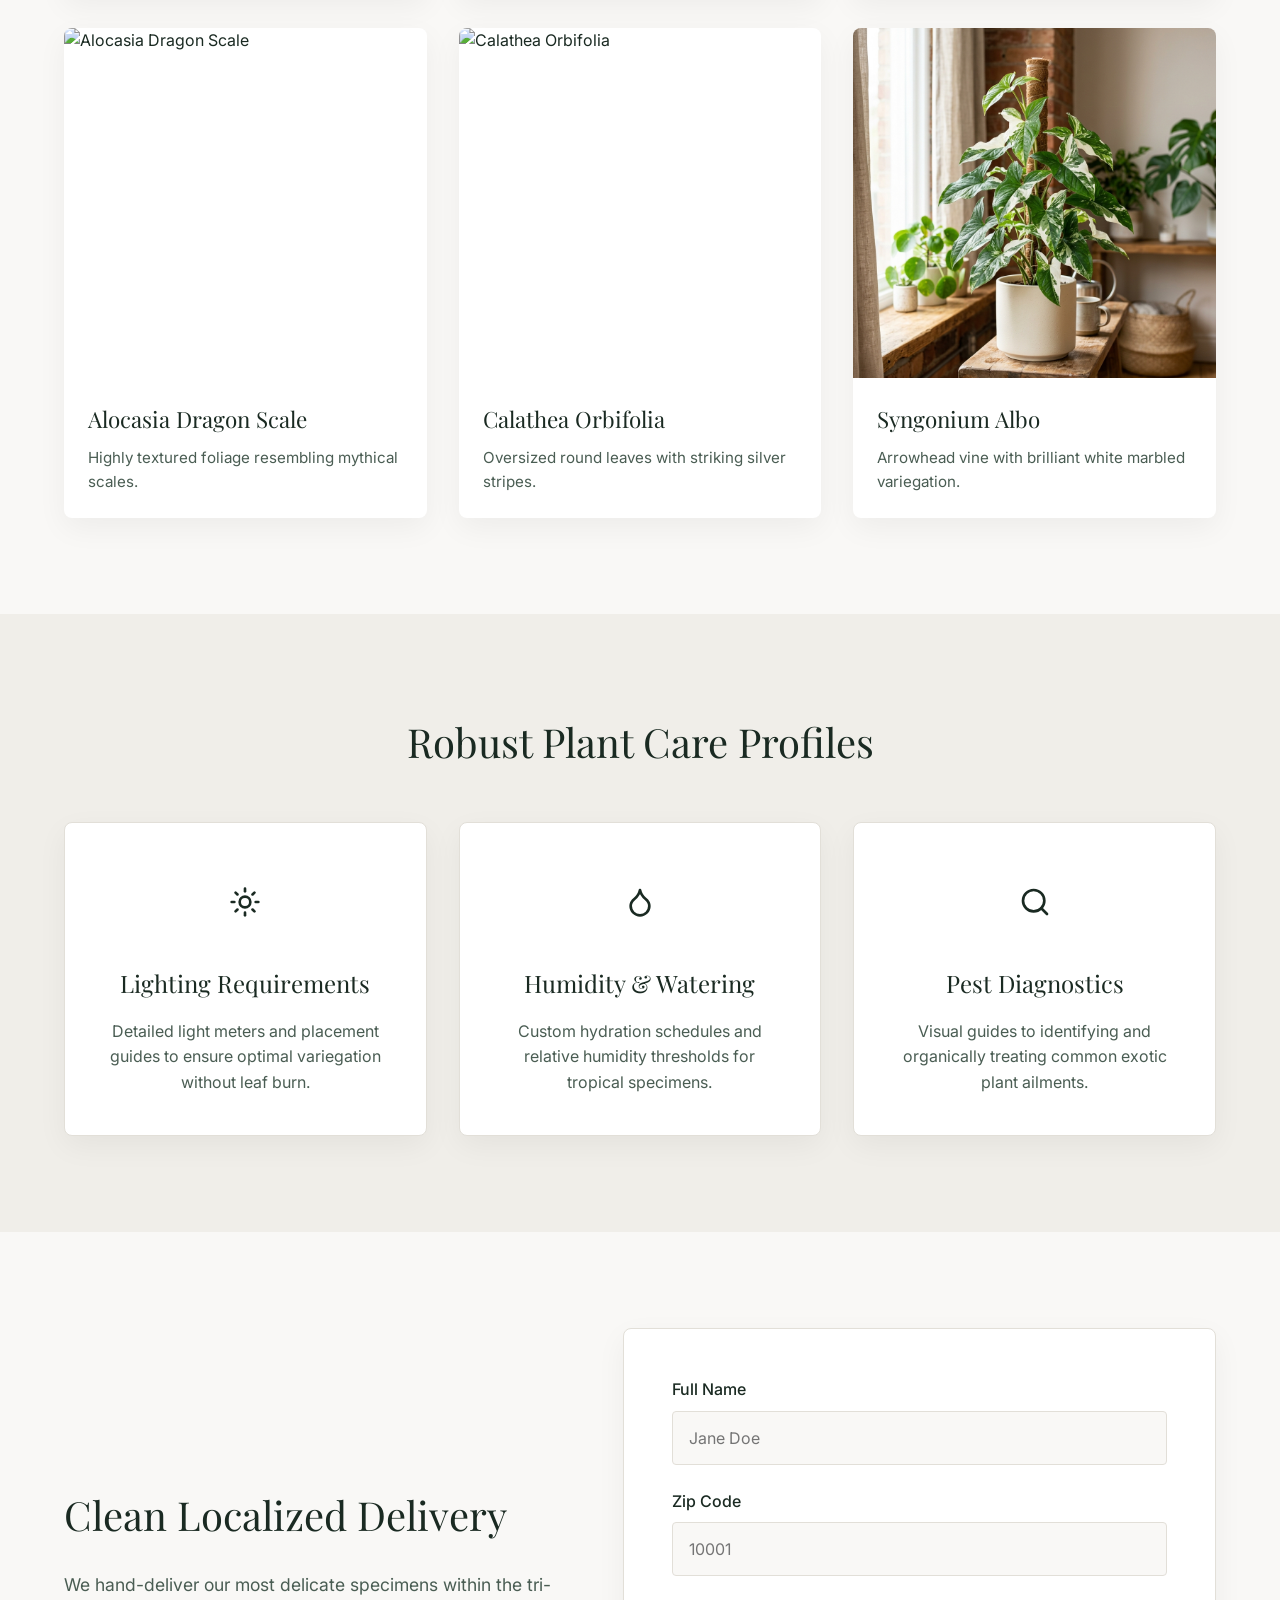
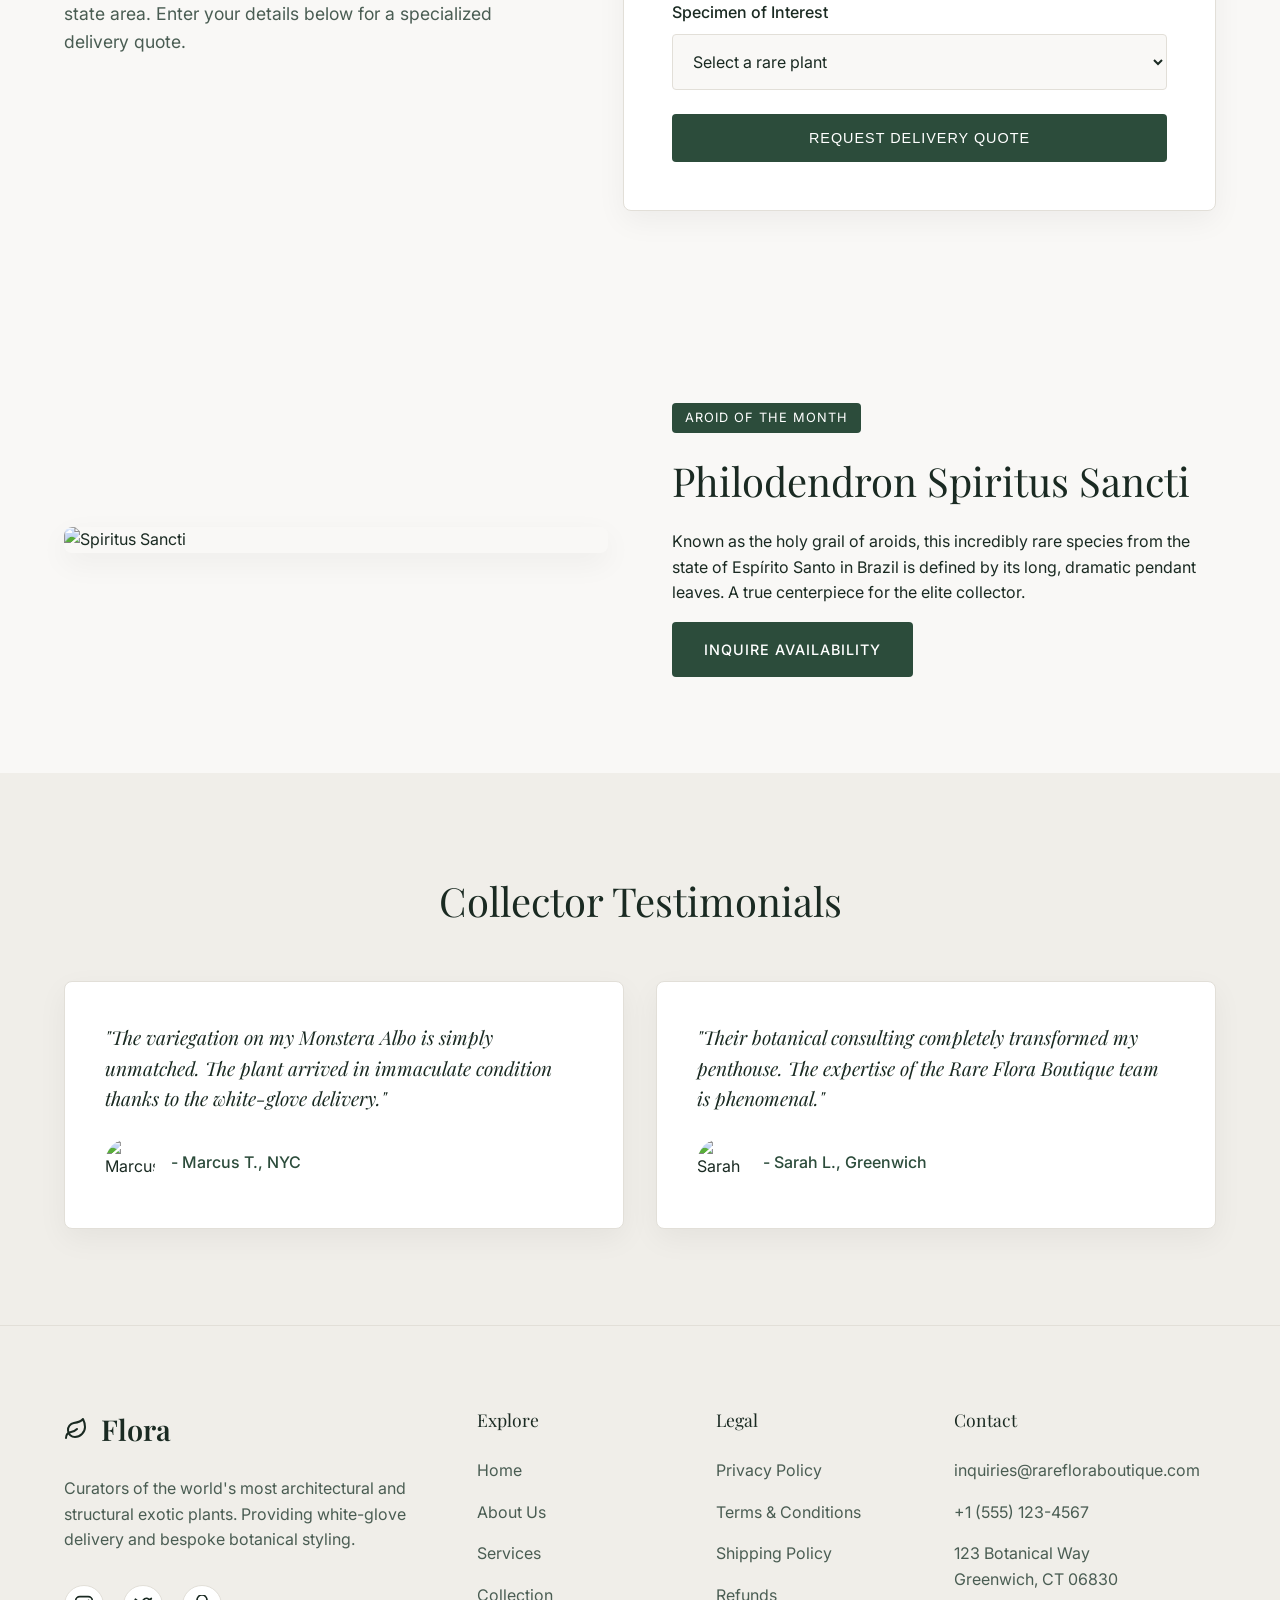
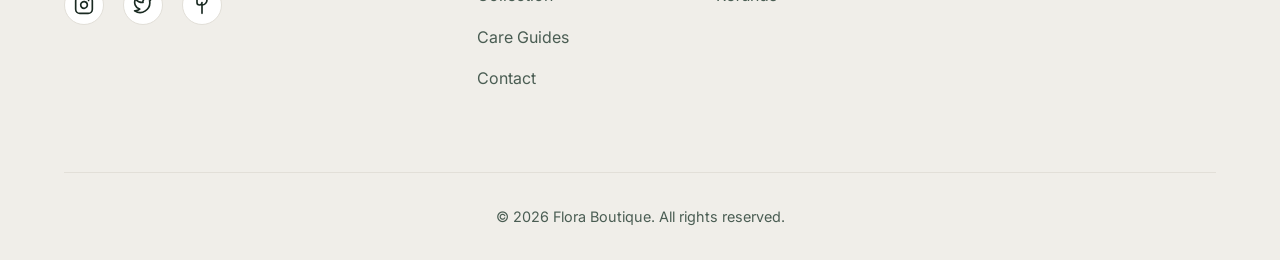
==== commit a7718a26: "Add Collection and Care Guides pages, interactive FAQs, and styling updates" ====
--- a/index.html
+++ b/index.html
@@ -41,6 +41,8 @@
                 </li>
                 <li><a href="about.html">About</a></li>
                 <li><a href="services.html">Services</a></li>
+                <li><a href="collection.html">Collection</a></li>
+                <li><a href="care-guides.html">Care Guides</a></li>
                 <li><a href="contact.html">Contact</a></li>
             </ul>
         </nav>
@@ -114,6 +116,31 @@
                             <p>Highly textured foliage resembling mythical scales.</p>
                         </div>
                     </div>
+                    <div class="grid-item">
+                        <div class="image-wrapper">
+                            <!-- Insert photo here -->
+                            <img src="https://images.unsplash.com/photo-1614594975525-e45190c55d0b?w=900&auto=format&fit=crop&q=60&ixlib=rb-4.1.0&ixid=M3wxMjA3fDB8MHxzZWFyY2h8MTR8fGNhbGF0aGVhfGVufDB8fDB8fHww"
+                                alt="Calathea Orbifolia">
+                        </div>
+                        <div class="item-info">
+                            <h3>Calathea Orbifolia</h3>
+                            <p>Oversized round leaves with striking silver stripes.</p>
+                        </div>
+                    </div>
+                    <div class="grid-item">
+                        <div class="image-wrapper">
+                            <!-- Insert photo here -->
+                            <img src="images/syngonium_albo.png"
+                                alt="Syngonium Albo">
+                        </div>
+                        <div class="item-info">
+                            <h3>Syngonium Albo</h3>
+                            <p>Arrowhead vine with brilliant white marbled variegation.</p>
+                        </div>
+                    </div>
+                    
+                       
+                  
                 </div>
             </div>
         </section>
@@ -206,12 +233,18 @@
                     <div class="testimonial-card">
                         <p class="quote">"The variegation on my Monstera Albo is simply unmatched. The plant arrived in
                             immaculate condition thanks to the white-glove delivery."</p>
-                        <p class="author">- Marcus T., NYC</p>
+                        <div style="display: flex; align-items: center; gap: 1rem; margin-top: 1rem;">
+                            <img src="https://images.unsplash.com/photo-1507003211169-0a1dd7228f2d?w=100&h=100&fit=crop" alt="Marcus T." style="width: 50px; height: 50px; border-radius: 50%; object-fit: cover;">
+                            <p class="author" style="margin: 0;">- Marcus T., NYC</p>
+                        </div>
                     </div>
                     <div class="testimonial-card">
                         <p class="quote">"Their botanical consulting completely transformed my penthouse. The expertise
                             of the Rare Flora Boutique team is phenomenal."</p>
-                        <p class="author">- Sarah L., Greenwich</p>
+                        <div style="display: flex; align-items: center; gap: 1rem; margin-top: 1rem;">
+                            <img src="https://images.unsplash.com/photo-1494790108377-be9c29b29330?w=100&h=100&fit=crop" alt="Sarah L." style="width: 50px; height: 50px; border-radius: 50%; object-fit: cover;">
+                            <p class="author" style="margin: 0;">- Sarah L., Greenwich</p>
+                        </div>
                     </div>
                 </div>
             </div>
@@ -244,7 +277,8 @@
                     <li><a href="index.html">Home</a></li>
                     <li><a href="about.html">About Us</a></li>
                     <li><a href="services.html">Services</a></li>
-                    <li><a href="home-2.html">Collection</a></li>
+                    <li><a href="collection.html">Collection</a></li>
+                    <li><a href="care-guides.html">Care Guides</a></li>
                     <li><a href="contact.html">Contact</a></li>
                 </ul>
             </div>
--- a/style.css
+++ b/style.css
@@ -8,7 +8,7 @@
     --border-color: #e2dfd8;
     --shadow: 0 10px 30px rgba(0,0,0,0.05);
     --card-bg: #ffffff;
-    --hero-overlay: rgba(249, 248, 246, 0.5);
+    --hero-overlay: rgba(249, 248, 246, 0.85);
     --text-glow: rgba(255, 255, 255, 0.8);
 }
 
@@ -99,8 +99,15 @@
     color: var(--text-secondary);
 }
 
-.nav-links li a:hover {
+.nav-links li a:hover,
+.nav-links li a.active {
     color: var(--accent-color);
+}
+
+.nav-links li a.active {
+    font-weight: 700;
+    border-bottom: 2px solid var(--accent-color);
+    padding-bottom: 4px;
 }
 
 /* Dropdown */
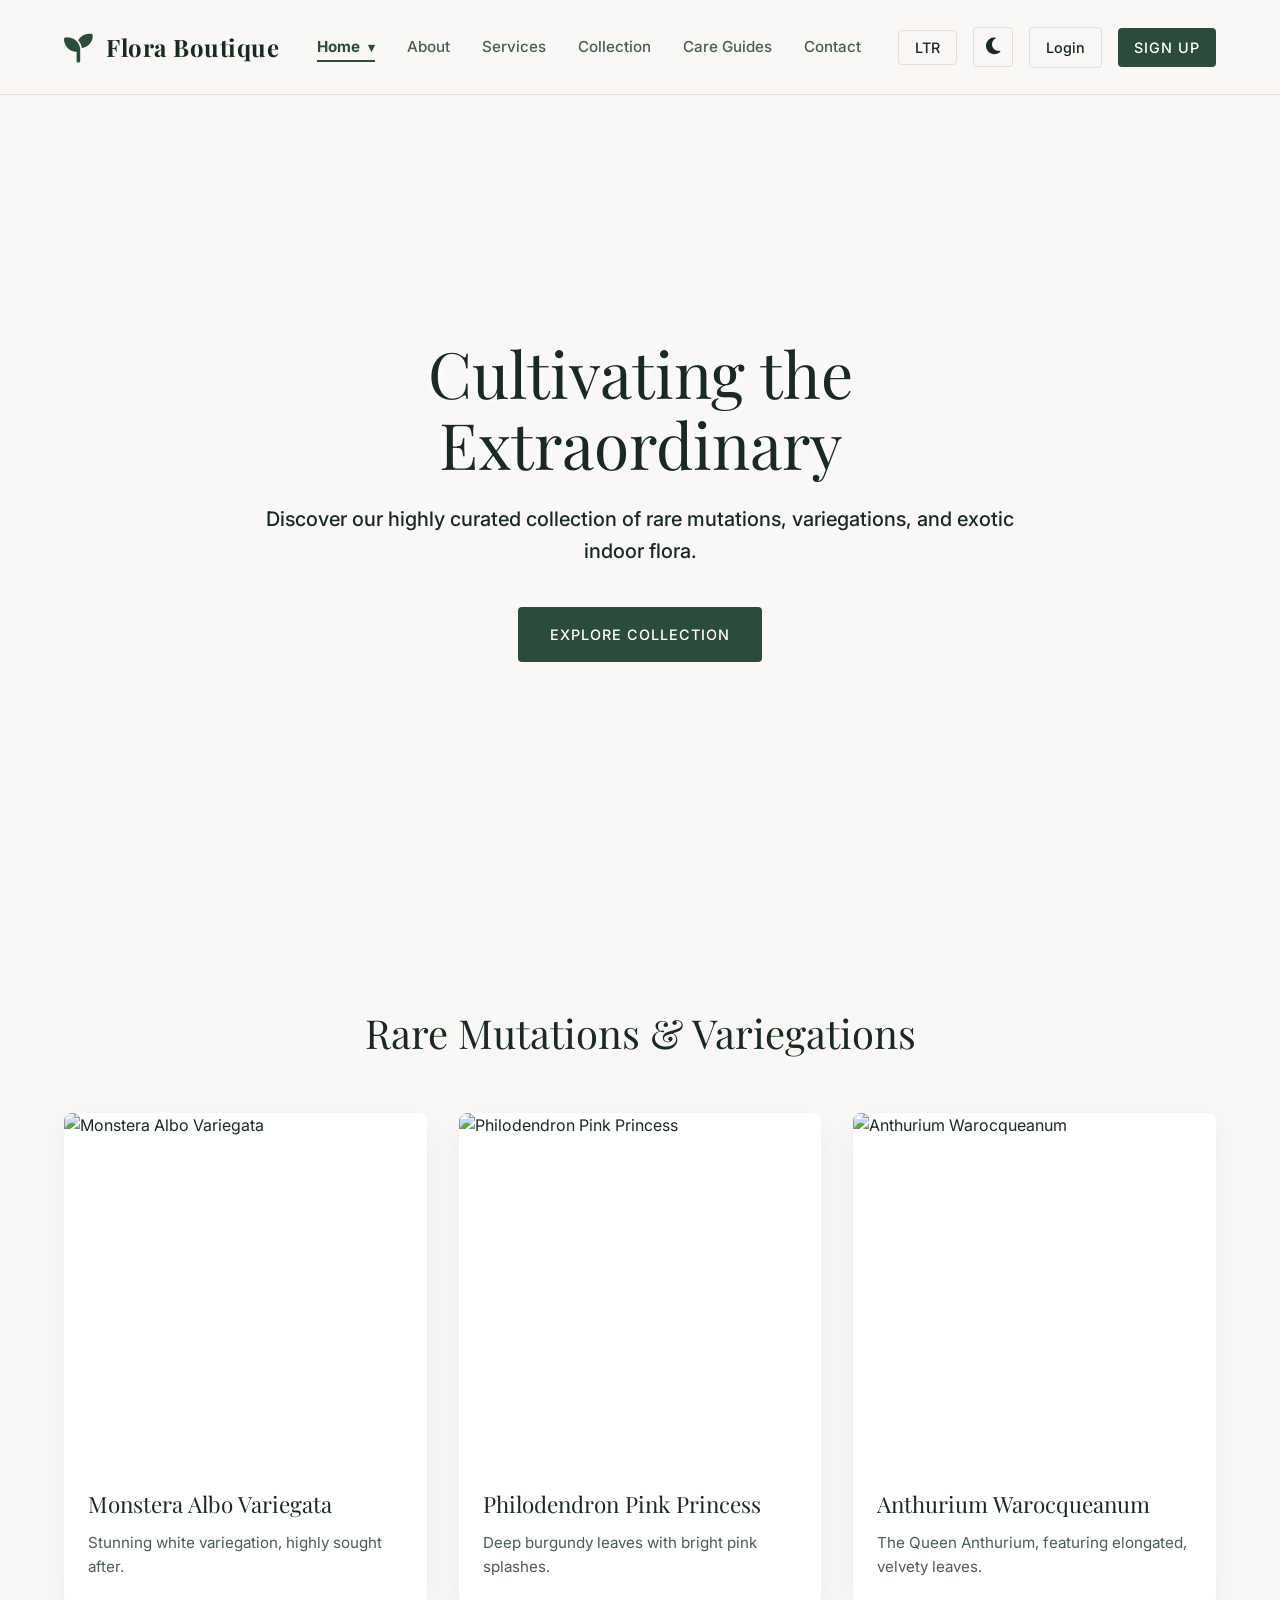
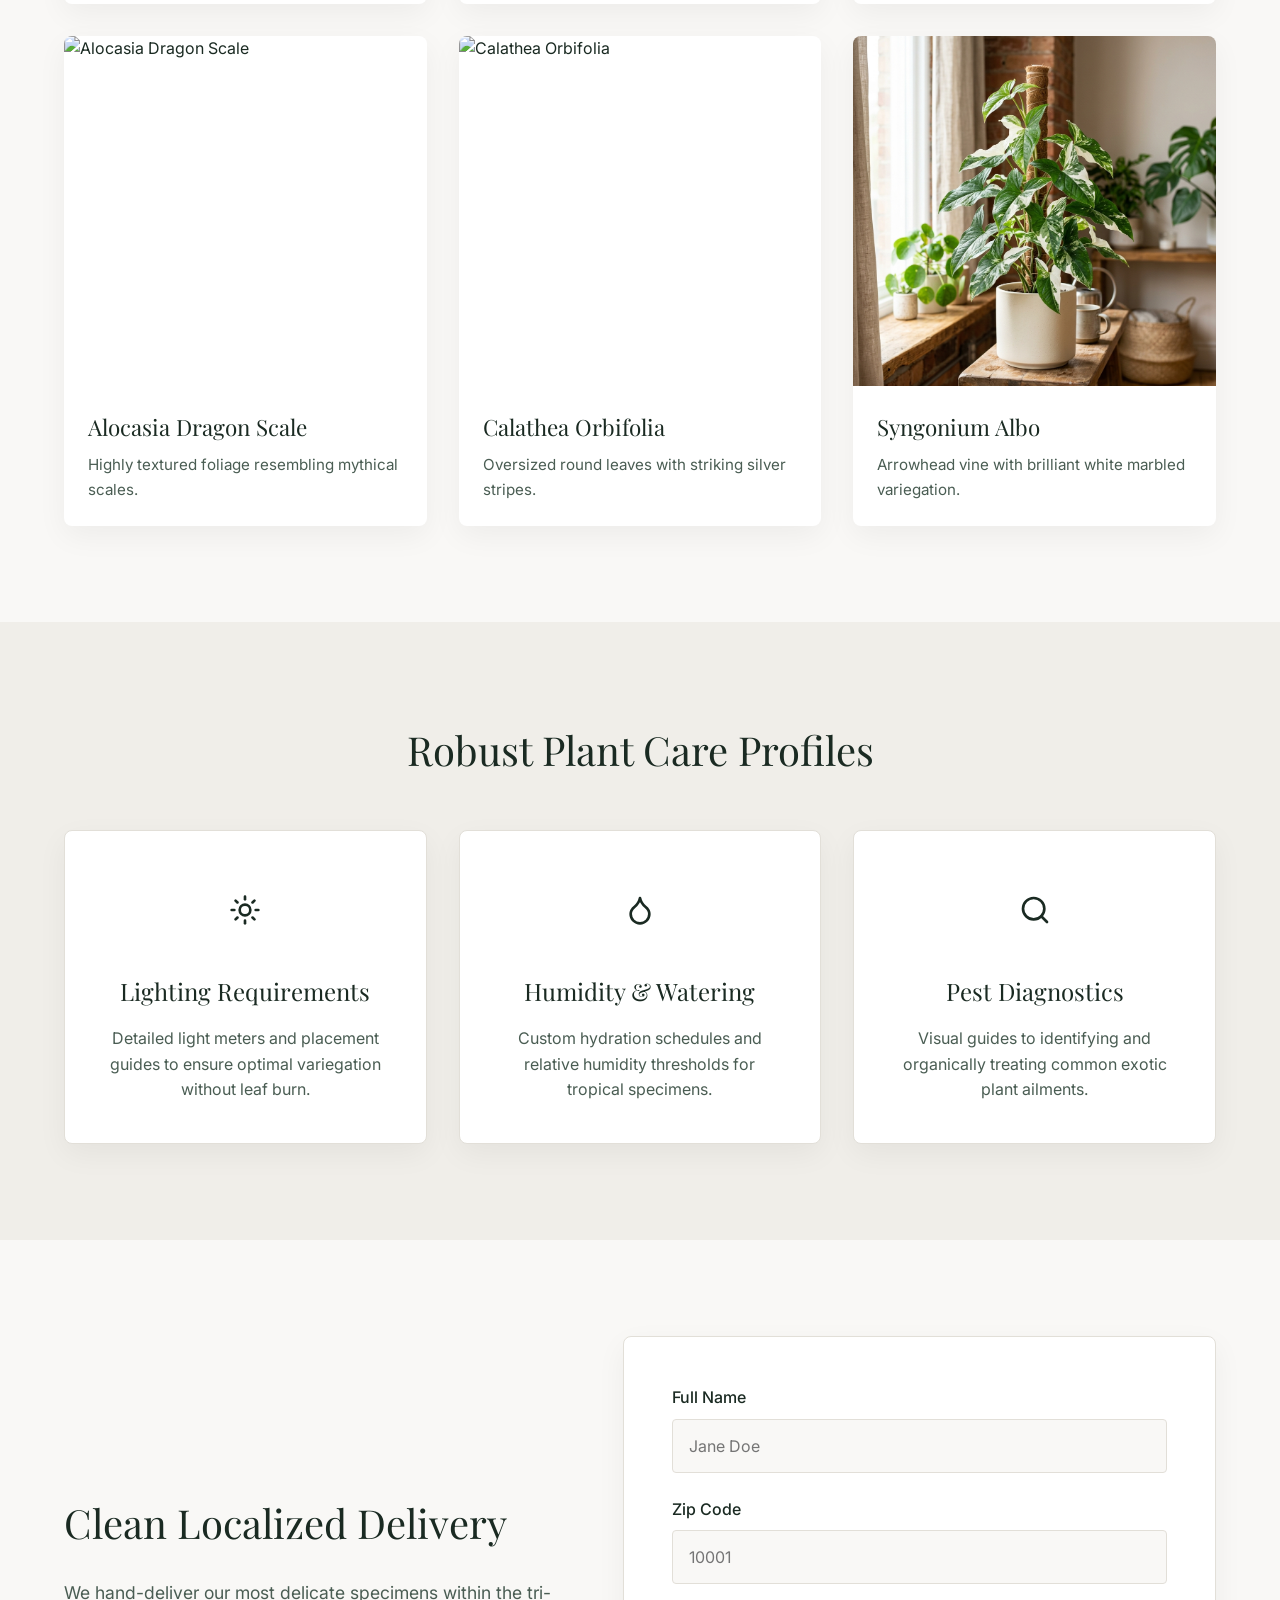
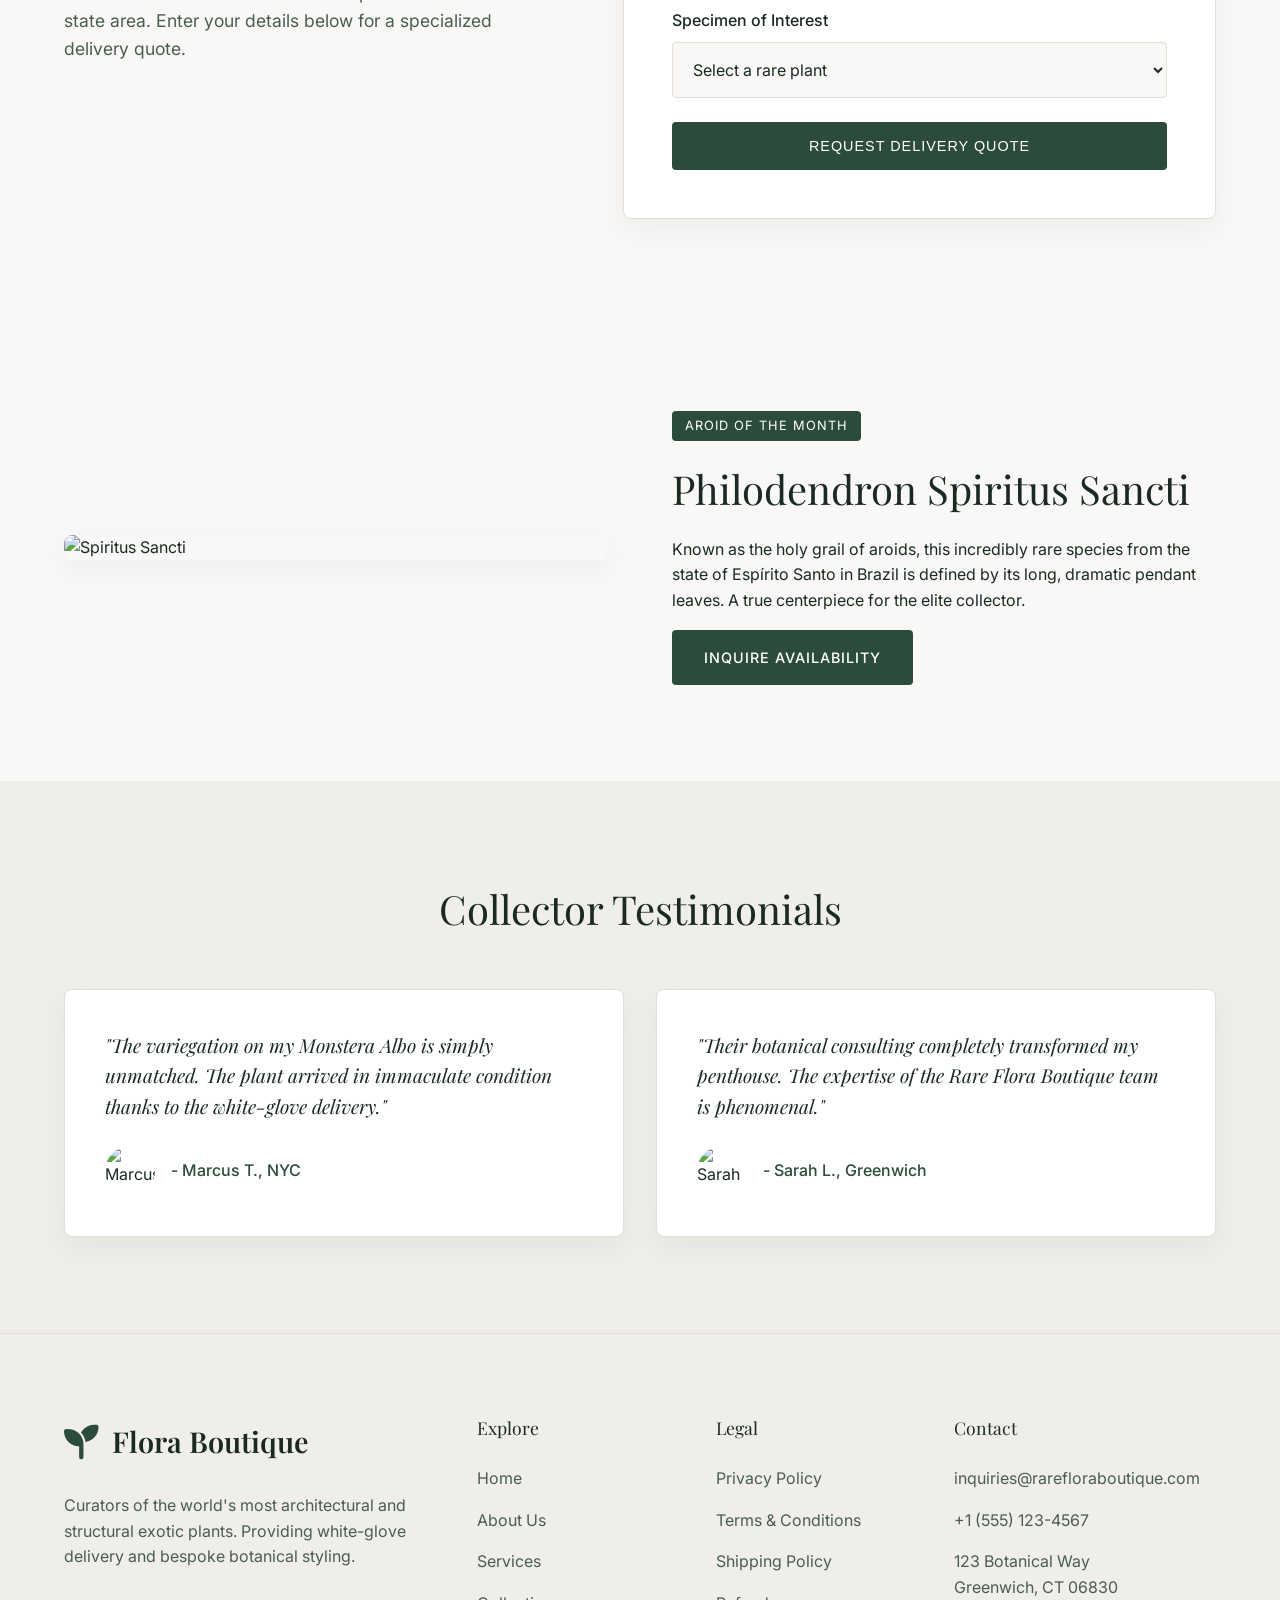
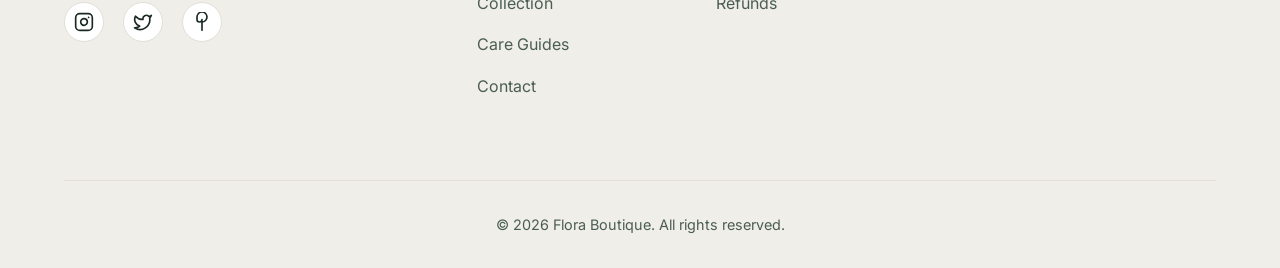
==== commit 3f39721d: "feat: add login and signup pages, custom background images, and layout fixes" ====
--- a/index.html
+++ b/index.html
@@ -12,17 +12,15 @@
         href="https://fonts.googleapis.com/css2?family=Inter:wght@300;400;500&family=Playfair+Display:ital,wght@0,400;0,600;1,400&display=swap"
         rel="stylesheet">
     <link rel="stylesheet" href="style.css">
+    <link rel="stylesheet" href="https://cdnjs.cloudflare.com/ajax/libs/font-awesome/6.4.0/css/all.min.css">
 </head>
 
 <body>
     <header class="header">
         <div class="logo">
             <a href="index.html">
-                <svg xmlns="http://www.w3.org/2000/svg" width="28" height="28" viewBox="0 0 24 24" fill="none" stroke="currentColor" stroke-width="2" stroke-linecap="round" stroke-linejoin="round" class="brand-icon">
-                    <path d="M11 20A7 7 0 0 1 9.8 6.1C15.5 5 17 4.48 19 2c1 2 2 4.18 2 8 0 5.5-4.78 10-10 10Z"/>
-                    <path d="M2 21c0-3 1.85-5.36 5.08-6C9.5 14.52 12 13 13 12"/>
-                </svg>
-                Flora
+                <span class="logo-icon"><i class="fa-solid fa-seedling"></i></span>
+                <span class="logo-text">Flora Boutique</span>
             </a>
         </div>
                 <button class="hamburger" id="hamburger" aria-label="Menu">
@@ -50,9 +48,11 @@
             <!-- Display only the active mode in the RTL/LTR toggle -->
             <button id="dir-toggle" class="control-btn" aria-label="Toggle Direction">LTR</button>
                 <button id="theme-toggle" class="icon-btn" aria-label="Toggle dark mode">
-                    <span class="icon light-icon"><svg xmlns="http://www.w3.org/2000/svg" width="20" height="20" viewBox="0 0 24 24" fill="none" stroke="currentColor" stroke-width="2" stroke-linecap="round" stroke-linejoin="round"><circle cx="12" cy="12" r="4"/><path d="M12 2v2"/><path d="M12 20v2"/><path d="m4.93 4.93 1.41 1.41"/><path d="m17.66 17.66 1.41 1.41"/><path d="M2 12h2"/><path d="M20 12h2"/><path d="m6.34 17.66-1.41 1.41"/><path d="m19.07 4.93-1.41 1.41"/></svg></span>
-                    <span class="icon dark-icon"><svg xmlns="http://www.w3.org/2000/svg" width="20" height="20" viewBox="0 0 24 24" fill="none" stroke="currentColor" stroke-width="2" stroke-linecap="round" stroke-linejoin="round"><path d="M12 3a6 6 0 0 0 9 9 9 9 0 1 1-9-9Z"/></svg></span>
-                </button>
+                <span class="icon light-icon"><i class="fa-solid fa-moon"></i></span>
+                <span class="icon dark-icon"><i class="fa-solid fa-sun"></i></span>
+            </button>
+            <a href="login.html" class="control-btn" style="text-decoration: none;">Login</a>
+            <a href="signup.html" class="btn primary-btn" style="padding: 0.5rem 1rem; font-size: 0.9rem; text-decoration: none;">Sign Up</a>
         </div>
     </header>
 
@@ -256,11 +256,8 @@
             <div class="footer-brand">
                 <div class="footer-logo">
                     <a href="index.html">
-                        <svg xmlns="http://www.w3.org/2000/svg" width="24" height="24" viewBox="0 0 24 24" fill="none" stroke="currentColor" stroke-width="2" stroke-linecap="round" stroke-linejoin="round" class="brand-icon">
-                            <path d="M11 20A7 7 0 0 1 9.8 6.1C15.5 5 17 4.48 19 2c1 2 2 4.18 2 8 0 5.5-4.78 10-10 10Z"/>
-                            <path d="M2 21c0-3 1.85-5.36 5.08-6C9.5 14.52 12 13 13 12"/>
-                        </svg>
-                        Flora
+                        <span class="logo-icon"><i class="fa-solid fa-seedling"></i></span>
+                        <span class="logo-text">Flora Boutique</span>
                     </a>
                 </div>
                 <p class="footer-description">Curators of the world's most architectural and structural exotic plants. Providing white-glove delivery and bespoke botanical styling.</p>
--- a/style.css
+++ b/style.css
@@ -71,9 +71,15 @@
     align-items: center;
     gap: 0.8rem;
     font-size: 1.5rem;
-    font-weight: 600;
+    font-weight: 700;
     letter-spacing: 0.5px;
     color: var(--text-primary);
+    white-space: nowrap;
+}
+
+.logo-icon, .brand-icon {
+    color: var(--accent-color);
+    font-size: 1.2em;
 }
 
 .brand-logo {
@@ -165,31 +171,35 @@
     gap: 1rem;
 }
 
-.control-btn {
+.control-btn, .icon-btn {
     background: transparent;
     border: 1px solid var(--border-color);
     color: var(--text-primary);
-    padding: 0.5rem 1rem;
     border-radius: 4px;
     cursor: pointer;
     font-family: 'Inter', sans-serif;
     font-size: 0.9rem;
     font-weight: 500;
     transition: all 0.3s ease;
-}
-
-.control-btn:hover {
-    background-color: var(--bg-secondary);
-}
-
-.theme-btn {
     display: flex;
     align-items: center;
     justify-content: center;
+}
+
+.control-btn {
+    padding: 0.5rem 1rem;
+}
+
+.icon-btn {
     padding: 0.5rem;
-    border-radius: 50%;
     width: 40px;
     height: 40px;
+}
+
+.control-btn:hover, .icon-btn:hover {
+    background-color: var(--bg-secondary);
+    color: var(--accent-color);
+    border-color: var(--accent-color);
 }
 
 /* Theme Icon logic */
@@ -1218,3 +1228,216 @@
         padding: 3rem 5% 1.5rem;
     }
 }
+
+/* Fix for 360px mobile hamburger jump and sticky issues */
+.header {
+    transform: translateZ(0);
+    -webkit-transform: translateZ(0);
+}
+@media (max-width: 480px) {
+    .logo a {
+        font-size: 1.25rem;
+    }
+    .hamburger {
+        align-self: center;
+    }
+}
+
+/* ---- AUTHENTICATION PAGES (Login & Sign Up) ---- */
+
+.auth-page {
+    position: relative;
+    min-height: 100vh;
+    display: flex;
+    align-items: center;
+    justify-content: center;
+    background-size: cover;
+    background-position: center;
+    background-repeat: no-repeat;
+    padding: 2rem;
+}
+
+.auth-page::before {
+    content: '';
+    position: absolute;
+    inset: 0;
+    background: rgba(0, 0, 0, 0.4);
+    backdrop-filter: blur(4px);
+    -webkit-backdrop-filter: blur(4px);
+    z-index: 1;
+}
+
+[data-theme="dark"] .auth-page::before {
+    background: rgba(0, 0, 0, 0.7);
+}
+
+.auth-toggles {
+    position: absolute;
+    top: 2rem;
+    right: 2rem;
+    display: flex;
+    gap: 1rem;
+    z-index: 10;
+}
+
+.auth-toggle-btn {
+    background: rgba(255, 255, 255, 0.2);
+    backdrop-filter: blur(10px);
+    -webkit-backdrop-filter: blur(10px);
+    border: 1px solid rgba(255, 255, 255, 0.3);
+    color: white;
+}
+
+.auth-toggle-btn:hover {
+    background: rgba(255, 255, 255, 0.3);
+    border-color: white;
+    color: white;
+}
+
+[data-theme="dark"] .auth-toggle-btn {
+    background: rgba(0, 0, 0, 0.4);
+    border: 1px solid rgba(255, 255, 255, 0.1);
+}
+
+.auth-panel {
+    position: relative;
+    z-index: 2;
+    background: var(--card-bg);
+    width: 100%;
+    max-width: 450px;
+    padding: 3rem;
+    border-radius: 12px;
+    box-shadow: 0 20px 40px rgba(0, 0, 0, 0.2);
+    border: 1px solid var(--border-color);
+}
+
+[data-theme="dark"] .auth-panel {
+    box-shadow: 0 20px 40px rgba(0, 0, 0, 0.5);
+}
+
+.auth-logo {
+    display: flex;
+    align-items: center;
+    justify-content: center;
+    gap: 0.8rem;
+    font-family: 'Playfair Display', serif;
+    font-size: 1.8rem;
+    font-weight: 700;
+    color: var(--text-primary);
+    margin-bottom: 2rem;
+}
+
+.auth-header {
+    text-align: center;
+    margin-bottom: 2rem;
+}
+
+.auth-header h2 {
+    font-size: 1.8rem;
+    margin-bottom: 0.5rem;
+    color: var(--text-primary);
+}
+
+.auth-header p {
+    color: var(--text-secondary);
+    font-size: 0.95rem;
+}
+
+.auth-form .form-group {
+    margin-bottom: 1.5rem;
+}
+
+.auth-form label {
+    display: block;
+    font-size: 0.9rem;
+    font-weight: 600;
+    margin-bottom: 0.5rem;
+    color: var(--text-primary);
+}
+
+.auth-options {
+    display: flex;
+    justify-content: space-between;
+    align-items: center;
+    margin-bottom: 1.5rem;
+    font-size: 0.9rem;
+}
+
+.auth-options label {
+    display: flex;
+    align-items: center;
+    gap: 0.5rem;
+    color: var(--text-secondary);
+    cursor: pointer;
+}
+
+.auth-options a {
+    color: var(--accent-color);
+    font-weight: 500;
+}
+
+.auth-options a:hover {
+    text-decoration: underline;
+}
+
+.auth-btn {
+    width: 100%;
+    padding: 1rem;
+    background-color: var(--accent-color);
+    color: #fff;
+    border: none;
+    border-radius: 4px;
+    font-family: 'Inter', sans-serif;
+    font-weight: 600;
+    font-size: 1rem;
+    cursor: pointer;
+    transition: background-color 0.3s ease, transform 0.3s ease;
+}
+
+[data-theme="dark"] .auth-btn {
+    color: var(--bg-primary);
+}
+
+.auth-btn:hover {
+    background-color: var(--accent-hover);
+    transform: translateY(-2px);
+}
+
+.auth-footer {
+    text-align: center;
+    margin-top: 2rem;
+    font-size: 0.95rem;
+    color: var(--text-secondary);
+}
+
+.auth-footer a {
+    color: var(--accent-color);
+    font-weight: 600;
+}
+
+.auth-footer a:hover {
+    text-decoration: underline;
+}
+
+/* Social Login Specifics */
+.social-login .btn-outline-dark {
+    border: 1px solid var(--border-color);
+    background: var(--bg-primary);
+    color: var(--text-primary);
+    border-radius: 4px;
+    transition: all 0.3s ease;
+}
+
+.social-login .btn-outline-dark:hover {
+    background: var(--bg-secondary);
+    transform: translateY(-2px);
+}
+
+@media (max-width: 480px) {
+    .auth-panel {
+        padding: 2rem 1.5rem;
+    }
+    .auth-page {
+        padding: 1rem;
+    }
+}
